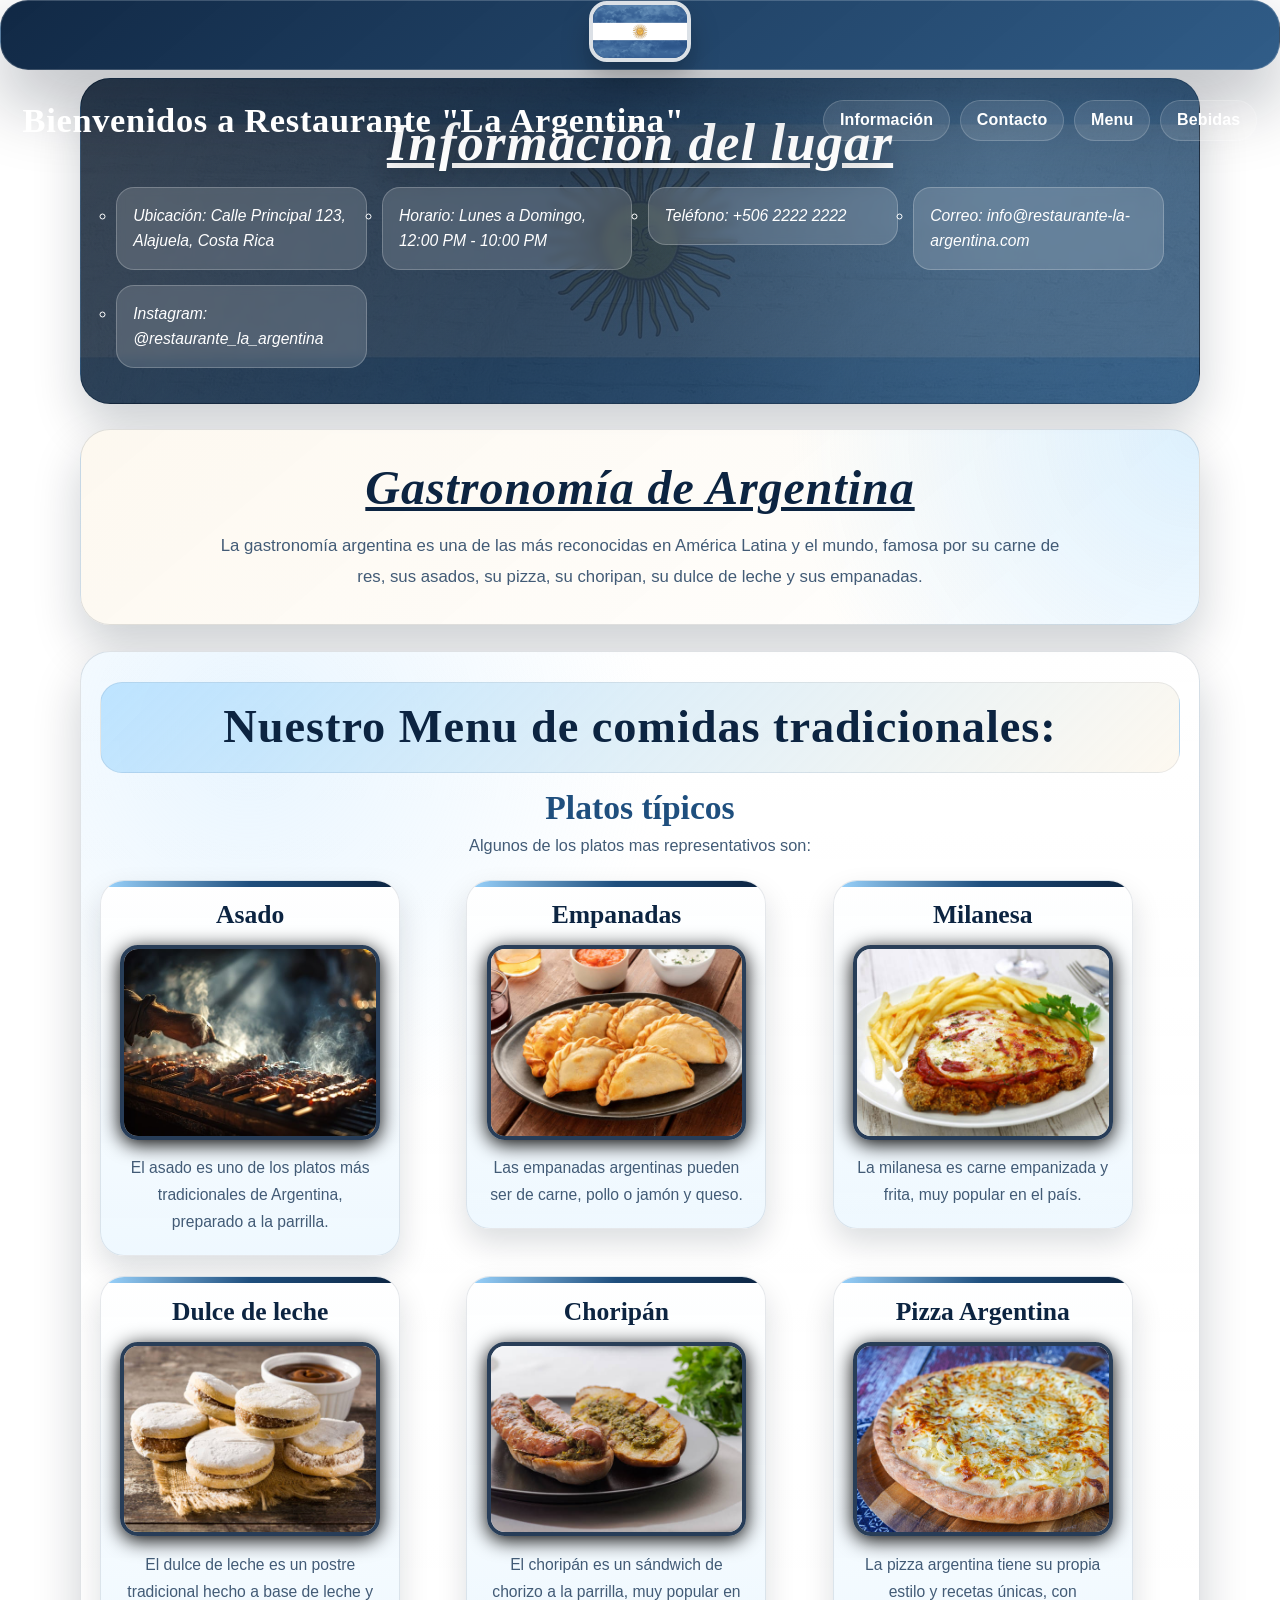
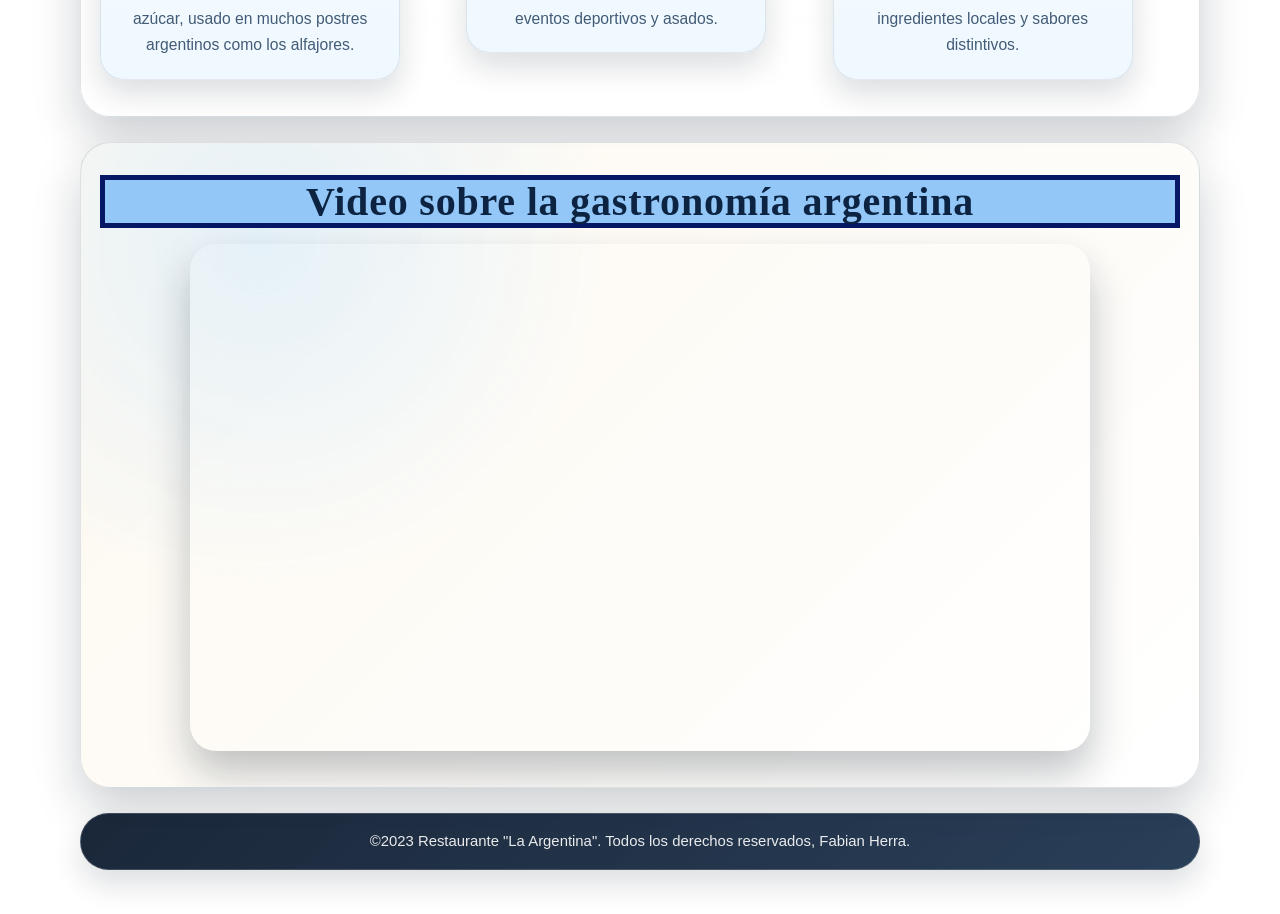
==== index.html @ 6bc64a0f "FINAL" ====
<!doctype html>
<html lang="es">
  <head>
    <meta charset="UTF-8" />
    <meta name="viewport" content="width=device-width, initial-scale=1.0" />
    <title>Restaurante "La Argentina"</title>
    <link rel="stylesheet" href="css/styles.css" />
  </head>

  <body>
    <header class="encabezado">
      <img
        src="images/bandera.jpg"
        class="bandera-izq"
        width="125"
        alt="Bandera de Argentina"
      />
      <nav class="navbar">
        <h1 class="logo">Bienvenidos a Restaurante "La Argentina"</h1>
        <ul class="nav-links">
          <li>
            <a href="pages/informacion.html" target="_blank">Información</a>
          </li>
          <li><a href="pages/contacto.html" target="_blank">Contacto</a></li>
          <li><a href="pages/menu.html" target="_blank">Menu</a></li>
          <li><a href="pages/bebidas.html" target="_blank">Bebidas</a></li>
        </ul>
      </nav>
    </header>

    <div class="infoLugar">
      <h1 id="inf">Información del lugar</h1>

      <ul class="listaINFO">
        <li>Ubicación: Calle Principal 123, Alajuela, Costa Rica</li>
        <li>Horario: Lunes a Domingo, 12:00 PM - 10:00 PM</li>
        <li>Teléfono: +506 2222 2222</li>
        <li>Correo: info@restaurante-la-argentina.com</li>
        <li>Instagram: @restaurante_la_argentina</li>
      </ul>
    </div>

    <div class="contenedor">
      <h1 id="titulo">Gastronomía de Argentina</h1>

      <p id="descripcion">
        La gastronomía argentina es una de las más reconocidas en América Latina
        y el mundo, famosa por su carne de res, sus asados, su pizza, su
        choripan, su dulce de leche y sus empanadas.
      </p>
    </div>

    <!-- SECCION DE MENU-->
    <section class="MENUCOMPLETO">
      <h1 id="menu">Nuestro Menu de comidas tradicionales:</h1>

      <h2 id="platos">Platos típicos</h2>
      <p id="txt">Algunos de los platos mas representativos son:</p>

      <!-- Primera lista de platos típicos -->
      <ul class="PrimeraLista">
        <li>
          <div class="asado">
            <h3 id="CentrarAsado">Asado</h3>
            <img
              id="ASADO"
              src="images/asado.jpg"
              width="300"
              alt="Asado argentino"
            />
            <p id="DescAsado">
              El asado es uno de los platos más tradicionales de Argentina,
              preparado a la parrilla.
            </p>
          </div>
        </li>

        <li>
          <div class="empanadas">
            <h3 id="CentrarEmpanadas">Empanadas</h3>
            <img
              id="EMPANADAS"
              src="images/empanadas.jpg"
              width="300"
              alt="Empanadas argentinas"
            />
            <p id="DescEmpanadas">
              Las empanadas argentinas pueden ser de carne, pollo o jamón y
              queso.
            </p>
          </div>
        </li>

        <li>
          <div class="milanesa">
            <h3 id="CentrarMilanesa">Milanesa</h3>
            <img
              id="MILANESA"
              src="images/milanesa.jpg"
              width="300"
              alt="Milanesa argentina"
            />
            <p id="DescMilanesa">
              La milanesa es carne empanizada y frita, muy popular en el país.
            </p>
          </div>
        </li>
      </ul>

      <!-- Segunda lista de platos típicos -->
      <ul class="SegundaLista">
        <li>
          <div class="dulce-de-leche">
            <h3 id="CentrarDulceDeLeche">Dulce de leche</h3>
            <img
              id="DULCEDELECHE"
              src="images/dulceleche.jpg"
              width="300"
              alt="Dulce de leche"
            />
            <p id="DescDulceDeLeche">
              El dulce de leche es un postre tradicional hecho a base de leche y
              azúcar, usado en muchos postres argentinos como los alfajores.
            </p>
          </div>
        </li>

        <li>
          <div class="choripan">
            <h3 id="CentrarChoripan">Choripán</h3>
            <img
              id="CHORIPAN"
              src="images/choripan.jpg"
              width="300"
              alt="Choripán argentino"
            />
            <p id="DescChoripan">
              El choripán es un sándwich de chorizo a la parrilla, muy popular
              en eventos deportivos y asados.
            </p>
          </div>
        </li>

        <li>
          <div class="pizza-argentina">
            <h3 id="CentrarPizzaArgentina">Pizza Argentina</h3>
            <img
              id="PIZZAARGENTINA"
              src="images/pizza.png"
              width="300"
              alt="Pizza argentina"
            />
            <p id="DescPizzaArgentina">
              La pizza argentina tiene su propia estilo y recetas únicas, con
              ingredientes locales y sabores distintivos.
            </p>
          </div>
        </li>
      </ul>
    </section>

    <div class="video">
      <h2 id="video">Video sobre la gastronomía argentina</h2>

      <iframe
        id="VideoYT"
        width="560"
        height="315"
        src="https://www.youtube.com/embed/KaWtjZZVxgQ?si=9BVJr3vZhFWACMBJ"
        title="YouTube video player"
        frameborder="0"
        allow="
          accelerometer;
          autoplay;
          clipboard-write;
          encrypted-media;
          gyroscope;
          picture-in-picture;
          web-share;
        "
        referrerpolicy="strict-origin-when-cross-origin"
        allowfullscreen
      ></iframe>
    </div>

    <footer id="derechos">
      <p id="tituloDerechos">
        ©2023 Restaurante "La Argentina". Todos los derechos reservados, Fabian
        Herra.
      </p>
    </footer>

    
  </body>
</html>
---- css/styles.css ----
:root {
  --navy-950: #071529;
  --navy-900: #0c2441;
  --navy-700: #1f4f7e;
  --sky-300: #9dd6ff;
  --sky-200: #cde9ff;
  --cream-100: #fdf8ef;
  --white: #ffffff;
  --text-900: #10263f;
  --text-700: #425b76;
  --border-soft: rgba(16, 38, 63, 0.13);
  --card-bg: rgba(255, 255, 255, 0.95);
  --card-bg-soft: rgba(255, 255, 255, 0.88);
  --shadow-deep: 0 30px 70px rgba(6, 18, 33, 0.3);
  --shadow-mid: 0 22px 48px rgba(6, 18, 33, 0.2);
  --shadow-soft: 0 14px 30px rgba(6, 18, 33, 0.14);
}

* {
  box-sizing: border-box;
}

html {
  scroll-behavior: smooth;
}

body {
<<<<<<< HEAD
  margin: 0;
  padding: 1rem 1rem 2.2rem;
  font-family: "Trebuchet MS", "Segoe UI", sans-serif;
  color: var(--text-900);
  background:
    radial-gradient(circle at 8% 8%, rgba(157, 214, 255, 0.2), transparent 32%),
    radial-gradient(circle at 92% 15%, rgba(253, 248, 239, 0.18), transparent 25%),
    linear-gradient(rgba(7, 21, 41, 0.72), rgba(7, 21, 41, 0.6)),
=======
  margin: 0px;
  padding-top: 70px;
  background-image:
    linear-gradient(rgba(0, 0, 0, 0.5), rgba(0, 0, 0, 0.5)),
>>>>>>> 6bff68a3d9dbe9891a8dbf774d6302690168e66e
    url("../images/Fondo.jpg");
  background-size: cover;
  background-position: center;
  background-attachment: fixed;
}

body::before {
  content: "";
  position: fixed;
  inset: 0;
  pointer-events: none;
  z-index: -1;
  background:
    linear-gradient(120deg, rgba(255, 255, 255, 0.02) 0 45%, transparent 45% 55%, rgba(255, 255, 255, 0.02) 55% 100%);
}

.encabezado {
<<<<<<< HEAD
  position: sticky;
  top: 0.75rem;
  width: min(1180px, calc(100% - 1rem));
  margin: 0 auto 1rem;
  z-index: 1000;
  border: 1px solid rgba(255, 255, 255, 0.18);
  border-radius: 28px;
  background: linear-gradient(140deg, rgba(12, 36, 65, 0.98), rgba(31, 79, 126, 0.92));
  box-shadow: var(--shadow-deep);
  backdrop-filter: blur(12px);
  
=======
  background-color: #6194f3;
  height: 70px;
  top: 0;
  left: 0;
  position: fixed;
  width: 100%;
  flex-wrap: wrap;
>>>>>>> 6bff68a3d9dbe9891a8dbf774d6302690168e66e
}

.encabezado::after {
  content: "";
  position: absolute;
<<<<<<< HEAD
  inset: 0;
  border-radius: 28px;
  background: linear-gradient(120deg, rgba(255, 255, 255, 0.14), transparent 42%);
  pointer-events: none;
=======
  top: 0px;
  left: 0px;
}

.infoLugar {
  background-image:
    linear-gradient(rgba(0, 0, 0, 0.5), rgba(0, 0, 0, 0.2)),
    url("../images/banArg.jpg");
  background-size: cover;
  background-position: center;
  padding: 20px;
  border-radius: 20px;
  margin: 20px;
  font-family: Arial, sans-serif;
  font-style: italic;
  color: #ffffff;
  font-size: 17px;
  border: #041649 solid 5px;
}

#inf {
  color: #ffffff;
  font-style: italic;
  font-family: Arial, sans-serif;
  text-align: center;
  text-decoration: underline;
  font-size: 40px;
}

.listaINFO {
  align-items: flex-start;
  display: flex;
  gap: 50px;
  padding: 0;
  justify-content: center;
  flex-wrap: wrap;
}

.listaINFO li {
  list-style: circle;
  background-image: linear-gradient(rgba(0, 0, 0, 0.5));
}

#titulo {
  color: #84c7fa;
  font-style: italic;
  font-family: Arial, sans-serif;
  text-align: center;
  text-decoration: underline;
  margin-top: 10px;
}

#descripcion {
  color: #000000;
  font-family: Arial, sans-serif;
  margin-top: -10px;
  font-size: 20px;
  text-align: center;
}

#platos {
  color: #ffffff;
  font-size: 30px;
  margin-top: 30px;
  font-family: Arial, sans-serif;
  text-align: center;
}

#txt {
  color: #111111;
  font-family: Arial, sans-serif;
  text-align: center;
  font-size: 20px;
}

#video {
  text-align: center;
  color: #03135a;
  border: #061766 solid 5px;
  background-color: #93c7f8;
  margin: 20px;
}

.video {
  display: block;
  text-align: center;
}

#VideoYT {
  border: #84c7fa solid 3px;
  border-radius: 40px;
}

.PrimeraLista {
  list-style: none;
  align-items: flex-start;
  display: flex;
  gap: 50px;
  padding: 0;
  justify-content: center;
  flex-wrap: wrap;
  image-orientation: horizontal;
}

.SegundaLista {
  list-style: none;
  align-items: flex-start;
  display: flex;
  gap: 50px;
  padding: 0;
  justify-content: center;
  flex-wrap: wrap;
  image-orientation: horizontal;
}

.PrimeraLista li,
.SegundaLista li {
  width: 300px;
  max-width: 100%;
  text-align: center;
}

.PrimeraLista img,
.SegundaLista img {
  display: block;
  width: 300px;
  margin: 0 auto;
}

#msj {
  color: white;
  font-size: 30px;
  text-align: center;
  margin-top: 10px;
}

#ASADO,
#EMPANADAS,
#MILANESA,
#DULCEDELECHE,
#CHORIPAN,
#PIZZAARGENTINA {
  border: solid 1.5px #041649;
  font-family: Arial, sans-serif;
  box-shadow: 0px 4px 20px rgba(0, 0, 0.3);
}

.contenedor {
  padding: 20px;
  border-radius: 10px;
  margin: 20px;

  color: #03135a;
  border: #061766 solid 5px;
  background-color: #70b7fa88;
}

#menu {
  text-align: center;
  color: #03135a;
  border: #061766 solid 5px;
  background-color: #93c7f8;
  margin: 20px;
}

.MENUCOMPLETO {
  background-color: rgba(101, 153, 211, 0.5);
  padding: 20px;
  border-radius: 20px;
  margin: 20px;
}

#derechos {
  text-align: center;
  background-color: #0e2155;
  padding: 10px;
  margin-top: 20px;
}

#telefono {
  color: #041649;
  font-family: Cambria, Cochin, Georgia, Times, "Times New Roman", serif;
  font-size: 24px;
  margin-top: 20px;
>>>>>>> 6bff68a3d9dbe9891a8dbf774d6302690168e66e
}

.navbar {
  position: relative;
  min-height: 84px;
  padding: 1rem 1.35rem;
  display: flex;
  align-items: center;
  justify-content: space-between;
  gap: 1rem;
  flex-wrap: wrap;
}

.logo {
  margin: 0;
  max-width: 700px;
  color: var(--white);
  font-family: Georgia, "Times New Roman", serif;
  font-size: clamp(1.3rem, 2.8vw, 2.15rem);
  line-height: 1.12;
  letter-spacing: 0.02em;
  text-wrap: balance;
}

.nav-links {
  margin: 0;
  padding: 0;
  list-style: none;
  display: flex;
  align-items: center;
  gap: 0.6rem;
  flex-wrap: wrap;
}

.nav-links a {
  display: inline-flex;
  align-items: center;
  justify-content: center;
  padding: 0.66rem 1rem;
  border-radius: 999px;
  border: 1px solid rgba(255, 255, 255, 0.18);
  background: rgba(255, 255, 255, 0.1);
  color: var(--white);
  text-decoration: none;
  font-weight: 700;
  letter-spacing: 0.01em;
  transition:
    transform 0.2s ease,
    border-color 0.2s ease,
    background-color 0.2s ease,
    box-shadow 0.2s ease;
}

.nav-links a:hover,
.nav-links a:focus-visible {
  transform: translateY(-2px);
  border-color: rgba(255, 255, 255, 0.34);
  background: rgba(255, 255, 255, 0.2);
  box-shadow: 0 10px 18px rgba(0, 0, 0, 0.16);
  outline: none;
}

.bandera-izq {
  position: static;
  display: block;
  width: clamp(82px, 8vw, 114px);
  height: auto;
  margin: 0 auto 1rem;
  border: 4px solid rgba(255, 255, 255, 0.84);
  border-radius: 18px;
  box-shadow: 0 16px 28px rgba(0, 0, 0, 0.25);
}

.infoLugar,
.contenedor,
.MENUCOMPLETO,
.video,
#derechos {
  width: min(1120px, 100%);
  margin: 0 auto 1.6rem;
  border-radius: 30px;
  border: 1px solid var(--border-soft);
  box-shadow: var(--shadow-mid);
  overflow: hidden;
  animation: rise 0.65s ease both;
}

.infoLugar {
  position: relative;
  padding: 2.2rem;
  color: var(--white);
  background:
    linear-gradient(135deg, rgba(6, 22, 42, 0.86), rgba(31, 79, 126, 0.72)),
    url("../images/banArg.jpg");
  background-size: cover;
  background-position: center;
}

.infoLugar::before {
  content: "";
  position: absolute;
  inset: 0;
  pointer-events: none;
  background:
    linear-gradient(115deg, rgba(255, 255, 255, 0.1), transparent 42%),
    radial-gradient(circle at 82% 24%, rgba(157, 214, 255, 0.18), transparent 40%);
}

#inf,
#titulo,
#menu,
#video {
  margin: 0 0 1rem;
  text-align: center;
  font-family: Georgia, "Times New Roman", serif;
  line-height: 1.08;
  letter-spacing: 0.02em;
}

#inf {
  position: relative;
  font-size: clamp(2rem, 4.7vw, 3.3rem);
  color: var(--white);
  text-shadow: 0 10px 24px rgba(0, 0, 0, 0.28);
}

.listaINFO {
  position: relative;
  margin: 0;
  padding: 0;
  list-style: none;
  display: grid;
  grid-template-columns: repeat(auto-fit, minmax(220px, 1fr));
  gap: 0.95rem;
}

.listaINFO li {
  padding: 0.95rem 1rem;
  border: 1px solid rgba(255, 255, 255, 0.22);
  border-radius: 18px;
  background: rgba(255, 255, 255, 0.15);
  backdrop-filter: blur(4px);
  font-size: 0.98rem;
  line-height: 1.6;
}

.contenedor {
  padding: 2rem 2.2rem;
  background:
    radial-gradient(circle at right top, rgba(157, 214, 255, 0.35), transparent 36%),
    linear-gradient(140deg, rgba(253, 248, 239, 0.96), rgba(255, 255, 255, 0.93));
}

#titulo {
  color: var(--navy-900);
  font-size: clamp(1.9rem, 4vw, 3rem);
}

#descripcion {
  max-width: 860px;
  margin: 0 auto;
  color: var(--text-700);
  text-align: center;
  font-size: 1.05rem;
  line-height: 1.85;
}

.MENUCOMPLETO {
  padding: 1.9rem 1.2rem 1rem;
  background:
    radial-gradient(circle at 15% 8%, rgba(205, 233, 255, 0.44), transparent 30%),
    linear-gradient(180deg, var(--card-bg), var(--card-bg-soft));
}

#menu {
  margin-bottom: 1rem;
  padding: 1.2rem 1.15rem;
  border-radius: 22px;
  color: var(--navy-900);
  font-size: clamp(1.85rem, 4vw, 2.9rem);
  background: linear-gradient(135deg, rgba(157, 214, 255, 0.62), rgba(253, 248, 239, 0.92));
  border: 1px solid rgba(12, 36, 65, 0.08);
}

#platos {
  margin: 0;
  text-align: center;
  font-family: Georgia, "Times New Roman", serif;
  font-size: clamp(1.45rem, 3vw, 2.1rem);
  color: var(--navy-700);
}

#txt {
  margin: 0.6rem 0 1.55rem;
  text-align: center;
  color: var(--text-700);
  font-size: 1.02rem;
}

.PrimeraLista,
.SegundaLista {
  margin: 0 0 1.25rem;
  padding: 0;
  list-style: none;
  display: grid;
  grid-template-columns: repeat(auto-fit, minmax(250px, 1fr));
  gap: 1.2rem;
}

.PrimeraLista li,
.SegundaLista li {
  min-width: 0;
}

.asado,
.empanadas,
.milanesa,
.dulce-de-leche,
.choripan,
.pizza-argentina {
  position: relative;
  height: 100%;
  padding: 1.2rem;
  border-radius: 24px;
  border: 1px solid rgba(12, 36, 65, 0.1);
  background:
    linear-gradient(180deg, rgba(255, 255, 255, 0.98), rgba(238, 248, 255, 0.96));
  box-shadow: var(--shadow-soft);
  overflow: hidden;
  transition:
    transform 0.24s ease,
    box-shadow 0.24s ease,
    border-color 0.24s ease;
}

.asado::before,
.empanadas::before,
.milanesa::before,
.dulce-de-leche::before,
.choripan::before,
.pizza-argentina::before {
  content: "";
  position: absolute;
  inset: 0 0 auto 0;
  height: 6px;
  background: linear-gradient(90deg, #9dd6ff, #1f4f7e, #0c2441);
}

.asado:hover,
.empanadas:hover,
.milanesa:hover,
.dulce-de-leche:hover,
.choripan:hover,
.pizza-argentina:hover {
  transform: translateY(-7px);
  border-color: rgba(31, 79, 126, 0.24);
  box-shadow: 0 26px 42px rgba(6, 18, 33, 0.22);
}

#CentrarAsado,
#CentrarEmpanadas,
#CentrarMilanesa,
#CentrarDulceDeLeche,
#CentrarChoripan,
#CentrarPizzaArgentina {
  margin: 0 0 0.9rem;
  text-align: center;
  color: var(--navy-900);
  font-family: Georgia, "Times New Roman", serif;
  font-size: 1.6rem;
  line-height: 1.2;
}

.PrimeraLista img,
.SegundaLista img {
  display: block;
  width: 100%;
  max-width: 330px;
  aspect-ratio: 4 / 3;
  object-fit: cover;
  margin: 0 auto 0.95rem;
  border-radius: 18px;
  box-shadow: 0 14px 24px rgba(0, 0, 0, 0.16);
}

#ASADO,
#EMPANADAS,
#MILANESA,
#DULCEDELECHE,
#CHORIPAN,
#PIZZAARGENTINA {
  border: 4px solid rgba(12, 36, 65, 0.88);
}

#DescAsado,
#DescEmpanadas,
#DescMilanesa,
#DescDulceDeLeche,
#DescChoripan,
#DescPizzaArgentina {
  margin: 0;
  text-align: center;
  color: var(--text-700);
  font-size: 0.98rem;
  line-height: 1.72;
}

.video {
  padding: 2rem 1.2rem;
  text-align: center;
  background:
    radial-gradient(circle at 16% 15%, rgba(205, 233, 255, 0.5), transparent 32%),
    linear-gradient(135deg, rgba(253, 248, 239, 0.95), rgba(255, 255, 255, 0.94));
}

#video {
  color: var(--navy-900);
  font-size: clamp(1.7rem, 3.8vw, 2.5rem);
}

#VideoYT {
  width: min(100%, 900px);
  aspect-ratio: 16 / 9;
  height: auto;
  border: none;
  border-radius: 26px;
  box-shadow: 0 22px 40px rgba(6, 18, 33, 0.25);
}

#derechos {
  margin-bottom: 0;
  padding: 1rem 1.2rem;
  border: 1px solid rgba(255, 255, 255, 0.16);
  background: linear-gradient(135deg, rgba(7, 21, 41, 0.92), rgba(12, 36, 65, 0.88));
  box-shadow: var(--shadow-soft);
}

#tituloDerechos {
  margin: 0;
  color: rgba(255, 255, 255, 0.9);
  text-align: center;
  font-size: 0.93rem;
  line-height: 1.55;
}

img {
  max-width: 100%;
  height: auto;
}

p {
  font-family: "Trebuchet MS", "Segoe UI", sans-serif;
}

#telefono,
#msj {
  text-align: center;
  color: var(--navy-900);
}

.infoLugar {
  animation-delay: 0.08s;
}

.contenedor {
  animation-delay: 0.16s;
}

.MENUCOMPLETO {
  animation-delay: 0.24s;
}

.video {
  animation-delay: 0.32s;
}

@keyframes rise {
  from {
    opacity: 0;
    transform: translateY(18px);
  }

  to {
    opacity: 1;
    transform: translateY(0);
  }
}

@media (max-width: 980px) {
  body {
    padding-top: 0.9rem;
    background-attachment: scroll;
  }

  .encabezado {
    top: 0.55rem;
  }

  .navbar {
    justify-content: center;
    text-align: center;
  }

  .logo {
    max-width: 100%;
  }

  .bandera-izq {
    width: 84px;
  }
}

@media (max-width: 680px) {
  body {
    padding: 0.85rem 0.75rem 1.3rem;
  }

  .encabezado {
    width: calc(100% - 0.8rem);
    border-radius: 22px;
  }

  .navbar {
    min-height: 76px;
    padding: 0.9rem;
    gap: 0.8rem;
  }

  .nav-links {
    width: 100%;
    justify-content: center;
  }

  .nav-links li {
    flex: 1 1 160px;
  }

  .nav-links a {
    width: 100%;
  }

  .infoLugar,
  .contenedor,
  .MENUCOMPLETO,
  .video,
  #derechos {
    border-radius: 22px;
  }

  .infoLugar,
  .contenedor,
  .video {
    padding: 1.35rem;
  }

  .MENUCOMPLETO {
    padding: 1.35rem 0.9rem 0.45rem;
  }

  #menu {
    padding: 1rem;
  }

  .asado,
  .empanadas,
  .milanesa,
  .dulce-de-leche,
  .choripan,
  .pizza-argentina {
    padding: 1rem;
    border-radius: 20px;
  }

  #VideoYT {
    border-radius: 18px;
  }
}
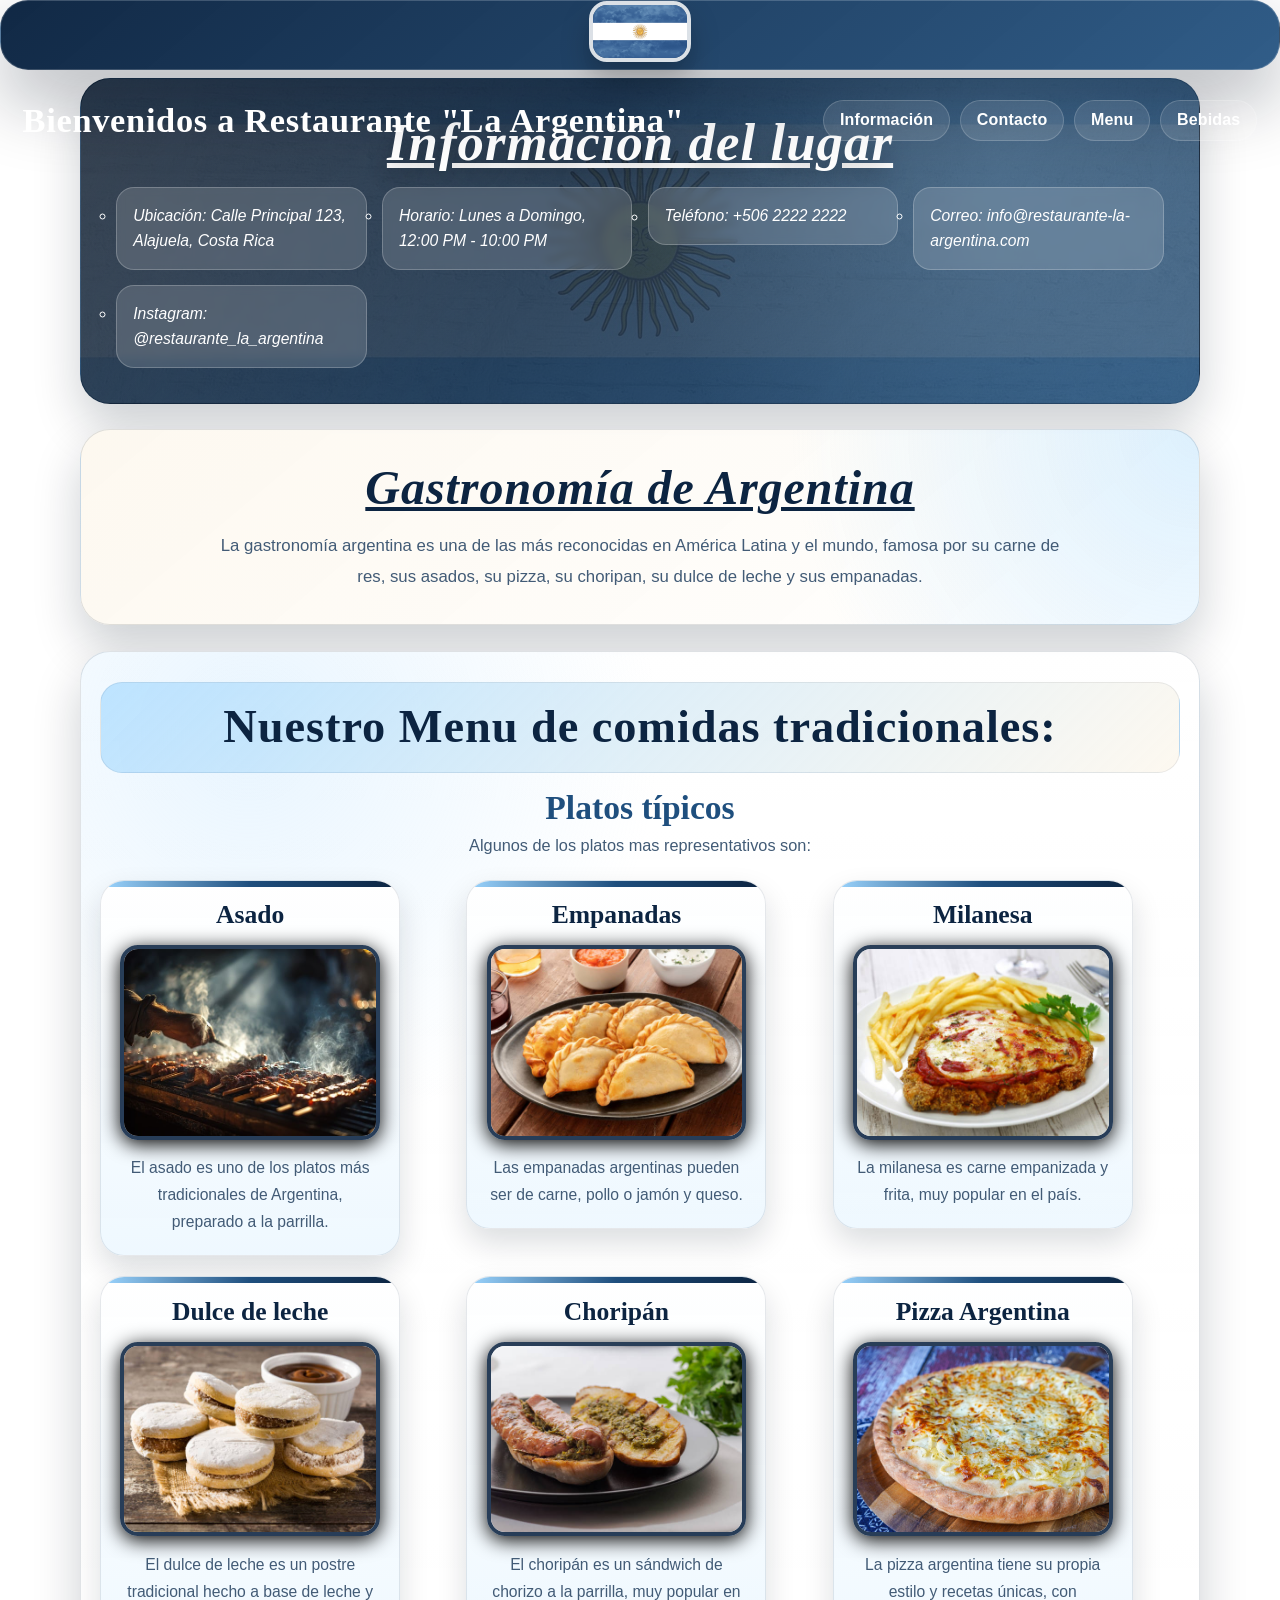
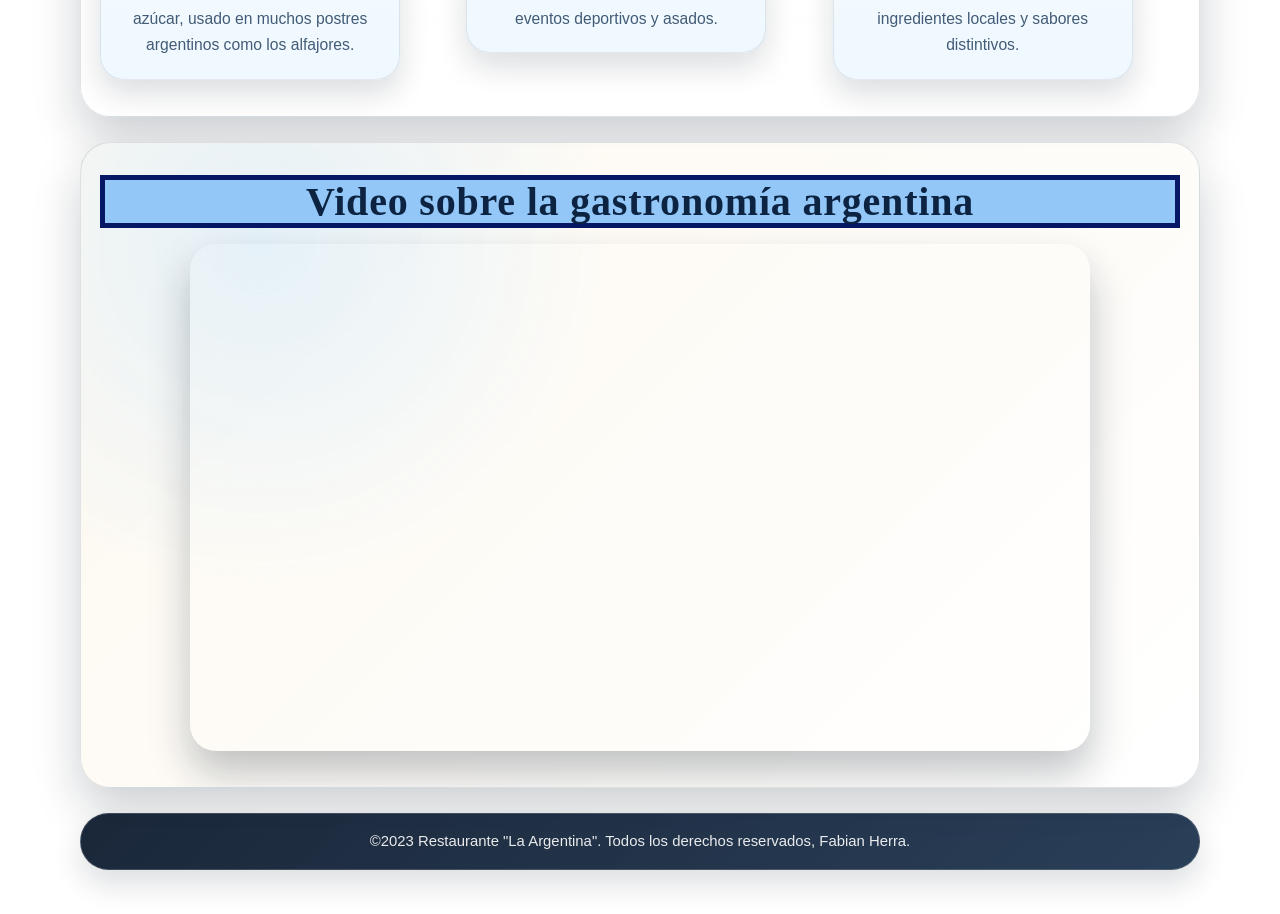
==== commit 5af56d8f: "FINAL PROJECT" ====
--- a/index.html
+++ b/index.html
@@ -189,7 +189,5 @@
         Herra.
       </p>
     </footer>
-
-    
   </body>
 </html>
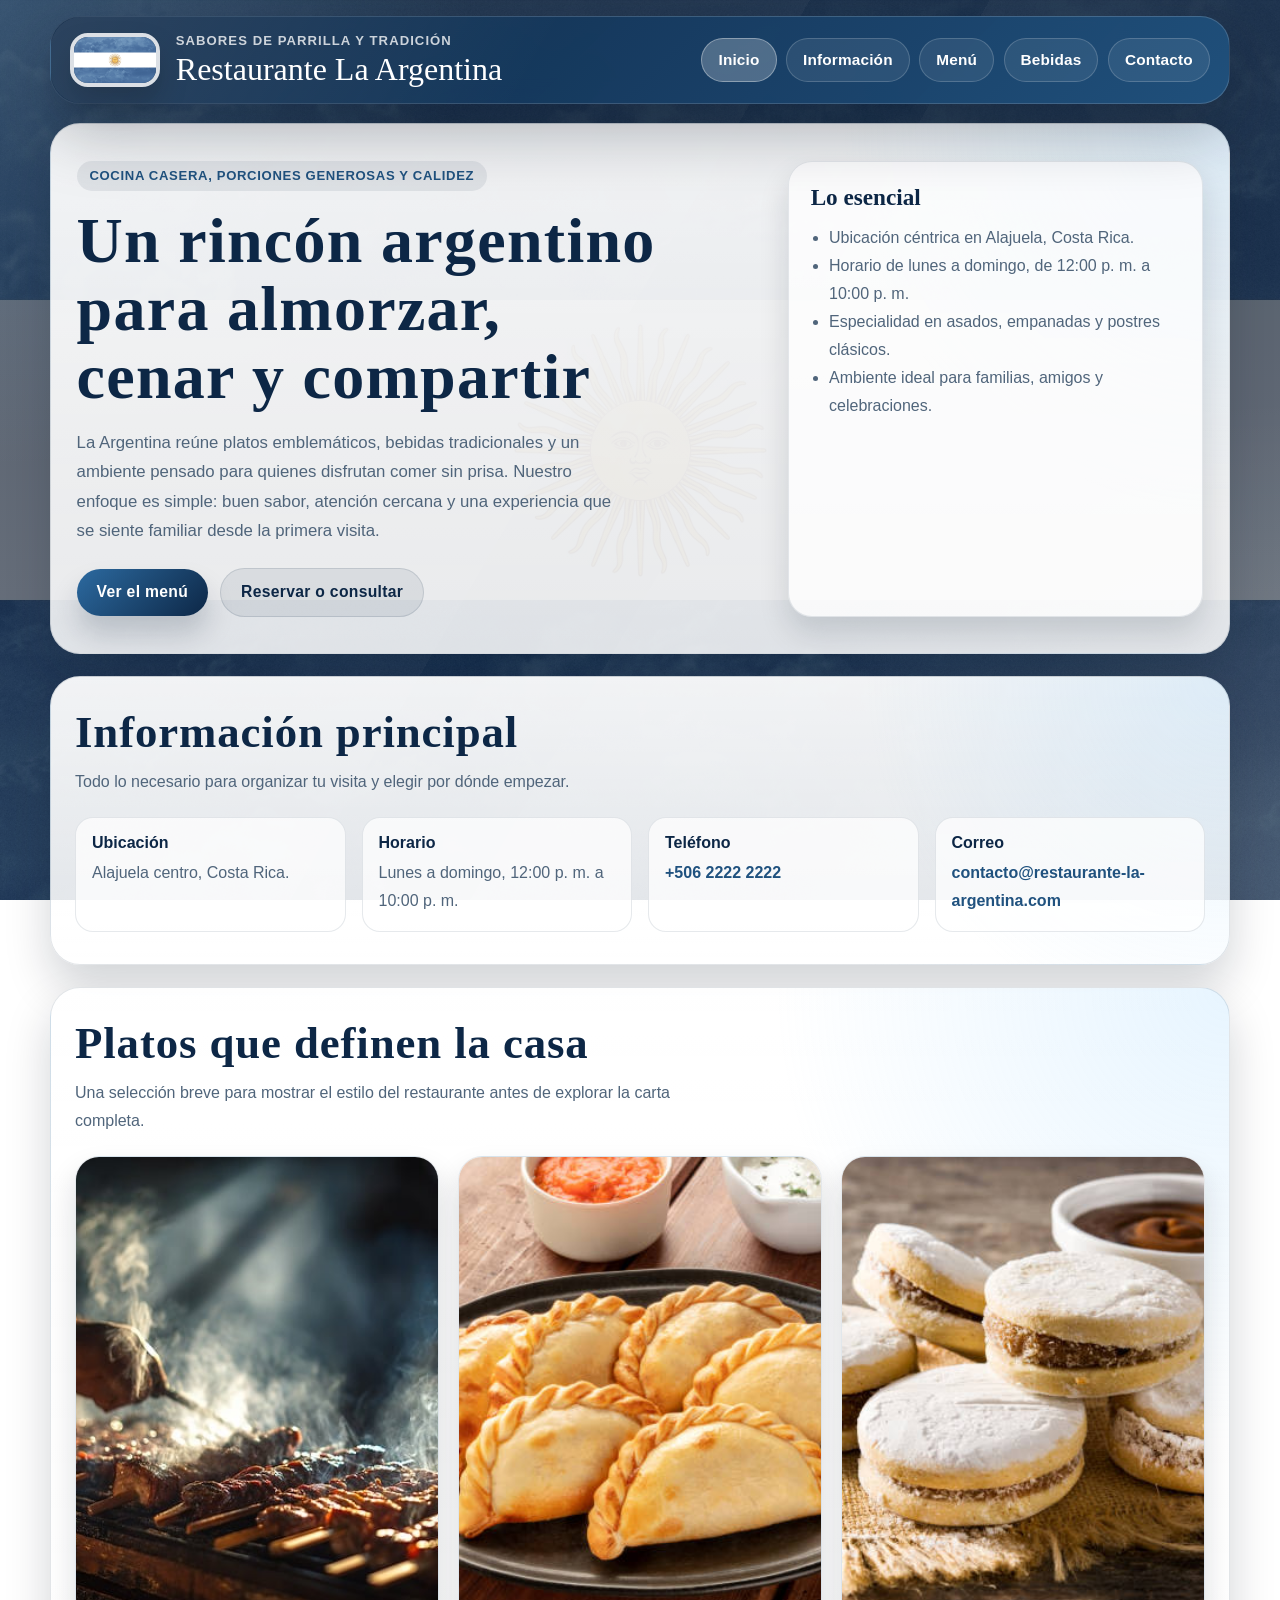
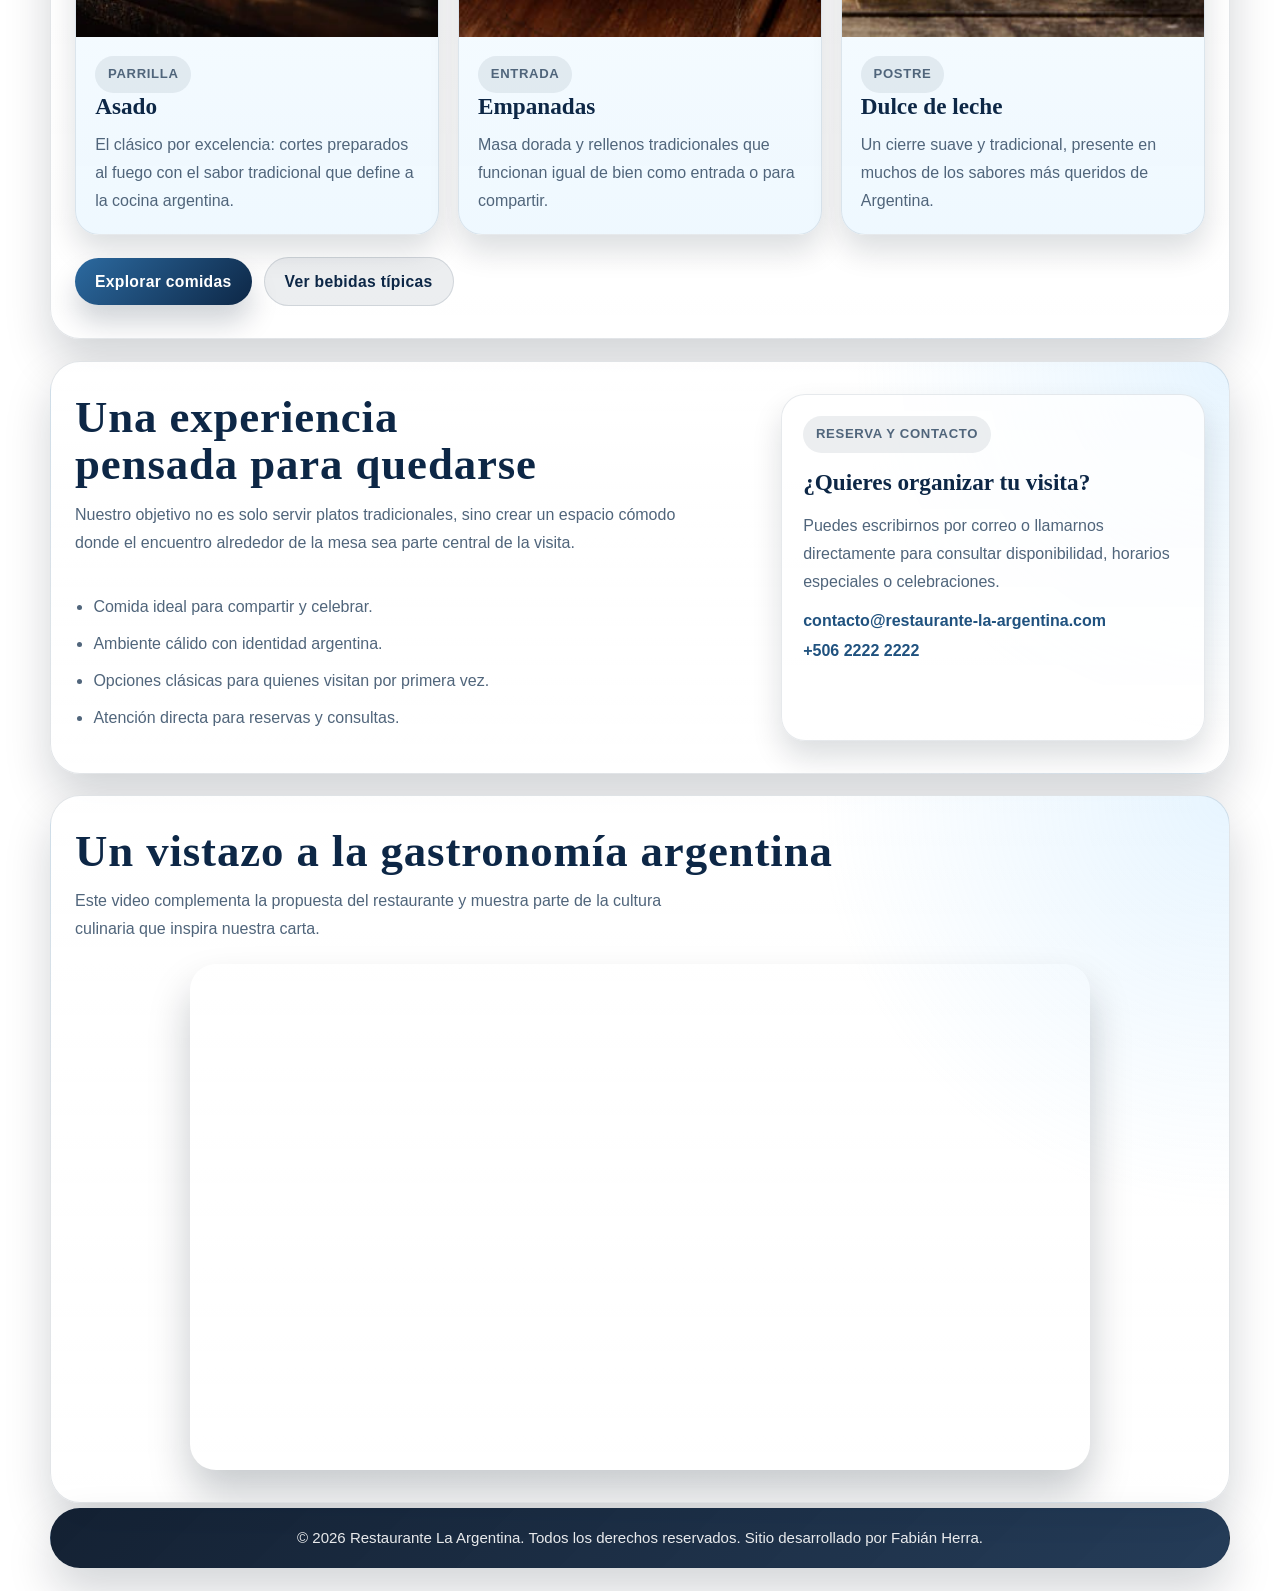
==== commit a469543d: "FINAL PAGE" ====
--- a/index.html
+++ b/index.html
@@ -3,191 +3,254 @@
   <head>
     <meta charset="UTF-8" />
     <meta name="viewport" content="width=device-width, initial-scale=1.0" />
-    <title>Restaurante "La Argentina"</title>
+    <meta
+      name="description"
+      content="Restaurante La Argentina en Alajuela: asados, empanadas, vinos y cocina tradicional argentina en un ambiente familiar."
+    />
+    <title>Restaurante La Argentina | Cocina argentina en Alajuela</title>
     <link rel="stylesheet" href="css/styles.css" />
   </head>
-
-  <body>
-    <header class="encabezado">
-      <img
-        src="images/bandera.jpg"
-        class="bandera-izq"
-        width="125"
-        alt="Bandera de Argentina"
-      />
-      <nav class="navbar">
-        <h1 class="logo">Bienvenidos a Restaurante "La Argentina"</h1>
-        <ul class="nav-links">
-          <li>
-            <a href="pages/informacion.html" target="_blank">Información</a>
-          </li>
-          <li><a href="pages/contacto.html" target="_blank">Contacto</a></li>
-          <li><a href="pages/menu.html" target="_blank">Menu</a></li>
-          <li><a href="pages/bebidas.html" target="_blank">Bebidas</a></li>
-        </ul>
-      </nav>
-    </header>
-
-    <div class="infoLugar">
-      <h1 id="inf">Información del lugar</h1>
-
-      <ul class="listaINFO">
-        <li>Ubicación: Calle Principal 123, Alajuela, Costa Rica</li>
-        <li>Horario: Lunes a Domingo, 12:00 PM - 10:00 PM</li>
-        <li>Teléfono: +506 2222 2222</li>
-        <li>Correo: info@restaurante-la-argentina.com</li>
-        <li>Instagram: @restaurante_la_argentina</li>
-      </ul>
+  <body class="home-page">
+    <a class="skip-link" href="#contenido">Saltar al contenido</a>
+
+    <div class="site-shell">
+      <header class="site-header">
+        <div class="site-header-inner">
+          <div class="brand">
+            <img
+              class="brand-flag"
+              src="images/bandera.jpg"
+              alt="Bandera de Argentina"
+              width="96"
+              height="96"
+            />
+            <div class="brand-copy">
+              <p class="brand-kicker">Sabores de parrilla y tradición</p>
+              <p class="brand-title">Restaurante La Argentina</p>
+            </div>
+          </div>
+
+          <nav class="site-nav" aria-label="Principal">
+            <a href="index.html" aria-current="page">Inicio</a>
+            <a href="pages/informacion.html">Información</a>
+            <a href="pages/menu.html">Menú</a>
+            <a href="pages/bebidas.html">Bebidas</a>
+            <a href="pages/contacto.html">Contacto</a>
+          </nav>
+        </div>
+      </header>
+
+      <main id="contenido" class="page-main">
+        <section class="hero" aria-labelledby="inicio-titulo">
+          <div class="hero-copy">
+            <p class="hero-badge">Cocina casera, porciones generosas y calidez</p>
+            <h1 id="inicio-titulo" class="hero-title">
+              Un rincón argentino para almorzar, cenar y compartir
+            </h1>
+            <p class="hero-text">
+              La Argentina reúne platos emblemáticos, bebidas tradicionales y un
+              ambiente pensado para quienes disfrutan comer sin prisa. Nuestro
+              enfoque es simple: buen sabor, atención cercana y una experiencia
+              que se siente familiar desde la primera visita.
+            </p>
+
+            <div class="cta-group">
+              <a class="button" href="pages/menu.html">Ver el menú</a>
+              <a class="button button-secondary" href="pages/contacto.html"
+                >Reservar o consultar</a
+              >
+            </div>
+          </div>
+
+          <aside class="hero-card" aria-label="Datos destacados">
+            <h2>Lo esencial</h2>
+            <ul class="hero-list">
+              <li>Ubicación céntrica en Alajuela, Costa Rica.</li>
+              <li>Horario de lunes a domingo, de 12:00 p. m. a 10:00 p. m.</li>
+              <li>Especialidad en asados, empanadas y postres clásicos.</li>
+              <li>Ambiente ideal para familias, amigos y celebraciones.</li>
+            </ul>
+          </aside>
+        </section>
+
+        <section class="panel" aria-labelledby="datos-principales">
+          <div class="section-heading">
+            <h2 id="datos-principales" class="section-title">
+              Información principal
+            </h2>
+            <p class="section-copy">
+              Todo lo necesario para organizar tu visita y elegir por dónde
+              empezar.
+            </p>
+          </div>
+
+          <div class="info-grid">
+            <article class="info-item">
+              <h3>Ubicación</h3>
+              <p>Alajuela centro, Costa Rica.</p>
+            </article>
+            <article class="info-item">
+              <h3>Horario</h3>
+              <p>Lunes a domingo, 12:00 p. m. a 10:00 p. m.</p>
+            </article>
+            <article class="info-item">
+              <h3>Teléfono</h3>
+              <p><a href="tel:+50622222222">+506 2222 2222</a></p>
+            </article>
+            <article class="info-item">
+              <h3>Correo</h3>
+              <p>
+                <a href="mailto:contacto@restaurante-la-argentina.com"
+                  >contacto@restaurante-la-argentina.com</a
+                >
+              </p>
+            </article>
+          </div>
+        </section>
+
+        <section class="panel" aria-labelledby="destacados">
+          <div class="section-heading">
+            <h2 id="destacados" class="section-title">
+              Platos que definen la casa
+            </h2>
+            <p class="section-copy">
+              Una selección breve para mostrar el estilo del restaurante antes de
+              explorar la carta completa.
+            </p>
+          </div>
+
+          <div class="grid-cards">
+            <article class="dish-card">
+              <img
+                class="card-media"
+                src="images/asado.jpg"
+                alt="Asado argentino a la parrilla"
+                loading="lazy"
+                width="640"
+                height="480"
+              />
+              <div class="card-content">
+                <p class="eyebrow">Parrilla</p>
+                <h3>Asado</h3>
+                <p>
+                  El clásico por excelencia: cortes preparados al fuego con el
+                  sabor tradicional que define a la cocina argentina.
+                </p>
+              </div>
+            </article>
+
+            <article class="dish-card">
+              <img
+                class="card-media"
+                src="images/empanadas.jpg"
+                alt="Empanadas argentinas recién hechas"
+                loading="lazy"
+                width="640"
+                height="480"
+              />
+              <div class="card-content">
+                <p class="eyebrow">Entrada</p>
+                <h3>Empanadas</h3>
+                <p>
+                  Masa dorada y rellenos tradicionales que funcionan igual de
+                  bien como entrada o para compartir.
+                </p>
+              </div>
+            </article>
+
+            <article class="dish-card">
+              <img
+                class="card-media"
+                src="images/dulceleche.jpg"
+                alt="Postre con dulce de leche"
+                loading="lazy"
+                width="640"
+                height="480"
+              />
+              <div class="card-content">
+                <p class="eyebrow">Postre</p>
+                <h3>Dulce de leche</h3>
+                <p>
+                  Un cierre suave y tradicional, presente en muchos de los
+                  sabores más queridos de Argentina.
+                </p>
+              </div>
+            </article>
+          </div>
+
+          <div class="cta-group">
+            <a class="button" href="pages/menu.html">Explorar comidas</a>
+            <a class="button button-secondary" href="pages/bebidas.html"
+              >Ver bebidas típicas</a
+            >
+          </div>
+        </section>
+
+        <section class="panel split-panel" aria-labelledby="experiencia">
+          <div class="story-block">
+            <div class="section-heading">
+              <h2 id="experiencia" class="section-title">
+                Una experiencia pensada para quedarse
+              </h2>
+              <p class="section-copy">
+                Nuestro objetivo no es solo servir platos tradicionales, sino
+                crear un espacio cómodo donde el encuentro alrededor de la mesa
+                sea parte central de la visita.
+              </p>
+            </div>
+
+            <ul class="check-list">
+              <li>Comida ideal para compartir y celebrar.</li>
+              <li>Ambiente cálido con identidad argentina.</li>
+              <li>Opciones clásicas para quienes visitan por primera vez.</li>
+              <li>Atención directa para reservas y consultas.</li>
+            </ul>
+          </div>
+
+          <aside class="note-card" aria-label="Contacto rápido">
+            <p class="eyebrow">Reserva y contacto</p>
+            <h3>¿Quieres organizar tu visita?</h3>
+            <p>
+              Puedes escribirnos por correo o llamarnos directamente para
+              consultar disponibilidad, horarios especiales o celebraciones.
+            </p>
+            <div class="stack-links">
+              <a class="top-link" href="mailto:contacto@restaurante-la-argentina.com"
+                >contacto@restaurante-la-argentina.com</a
+              >
+              <a class="top-link" href="tel:+50622222222">+506 2222 2222</a>
+            </div>
+          </aside>
+        </section>
+
+        <section class="panel video" aria-labelledby="video-gastronomia">
+          <div class="section-heading">
+            <h2 id="video-gastronomia" class="section-title">
+              Un vistazo a la gastronomía argentina
+            </h2>
+            <p class="section-copy">
+              Este video complementa la propuesta del restaurante y muestra parte
+              de la cultura culinaria que inspira nuestra carta.
+            </p>
+          </div>
+
+          <iframe
+            class="media-embed"
+            src="https://www.youtube.com/embed/KaWtjZZVxgQ?si=9BVJr3vZhFWACMBJ"
+            title="Video sobre gastronomía argentina"
+            allow="accelerometer; autoplay; clipboard-write; encrypted-media; gyroscope; picture-in-picture; web-share"
+            referrerpolicy="strict-origin-when-cross-origin"
+            allowfullscreen
+          ></iframe>
+        </section>
+      </main>
+
+      <footer class="site-footer">
+        <p>
+          &copy; 2026 Restaurante La Argentina. Todos los derechos reservados.
+          Sitio desarrollado por Fabián Herra.
+        </p>
+      </footer>
     </div>
-
-    <div class="contenedor">
-      <h1 id="titulo">Gastronomía de Argentina</h1>
-
-      <p id="descripcion">
-        La gastronomía argentina es una de las más reconocidas en América Latina
-        y el mundo, famosa por su carne de res, sus asados, su pizza, su
-        choripan, su dulce de leche y sus empanadas.
-      </p>
-    </div>
-
-    <!-- SECCION DE MENU-->
-    <section class="MENUCOMPLETO">
-      <h1 id="menu">Nuestro Menu de comidas tradicionales:</h1>
-
-      <h2 id="platos">Platos típicos</h2>
-      <p id="txt">Algunos de los platos mas representativos son:</p>
-
-      <!-- Primera lista de platos típicos -->
-      <ul class="PrimeraLista">
-        <li>
-          <div class="asado">
-            <h3 id="CentrarAsado">Asado</h3>
-            <img
-              id="ASADO"
-              src="images/asado.jpg"
-              width="300"
-              alt="Asado argentino"
-            />
-            <p id="DescAsado">
-              El asado es uno de los platos más tradicionales de Argentina,
-              preparado a la parrilla.
-            </p>
-          </div>
-        </li>
-
-        <li>
-          <div class="empanadas">
-            <h3 id="CentrarEmpanadas">Empanadas</h3>
-            <img
-              id="EMPANADAS"
-              src="images/empanadas.jpg"
-              width="300"
-              alt="Empanadas argentinas"
-            />
-            <p id="DescEmpanadas">
-              Las empanadas argentinas pueden ser de carne, pollo o jamón y
-              queso.
-            </p>
-          </div>
-        </li>
-
-        <li>
-          <div class="milanesa">
-            <h3 id="CentrarMilanesa">Milanesa</h3>
-            <img
-              id="MILANESA"
-              src="images/milanesa.jpg"
-              width="300"
-              alt="Milanesa argentina"
-            />
-            <p id="DescMilanesa">
-              La milanesa es carne empanizada y frita, muy popular en el país.
-            </p>
-          </div>
-        </li>
-      </ul>
-
-      <!-- Segunda lista de platos típicos -->
-      <ul class="SegundaLista">
-        <li>
-          <div class="dulce-de-leche">
-            <h3 id="CentrarDulceDeLeche">Dulce de leche</h3>
-            <img
-              id="DULCEDELECHE"
-              src="images/dulceleche.jpg"
-              width="300"
-              alt="Dulce de leche"
-            />
-            <p id="DescDulceDeLeche">
-              El dulce de leche es un postre tradicional hecho a base de leche y
-              azúcar, usado en muchos postres argentinos como los alfajores.
-            </p>
-          </div>
-        </li>
-
-        <li>
-          <div class="choripan">
-            <h3 id="CentrarChoripan">Choripán</h3>
-            <img
-              id="CHORIPAN"
-              src="images/choripan.jpg"
-              width="300"
-              alt="Choripán argentino"
-            />
-            <p id="DescChoripan">
-              El choripán es un sándwich de chorizo a la parrilla, muy popular
-              en eventos deportivos y asados.
-            </p>
-          </div>
-        </li>
-
-        <li>
-          <div class="pizza-argentina">
-            <h3 id="CentrarPizzaArgentina">Pizza Argentina</h3>
-            <img
-              id="PIZZAARGENTINA"
-              src="images/pizza.png"
-              width="300"
-              alt="Pizza argentina"
-            />
-            <p id="DescPizzaArgentina">
-              La pizza argentina tiene su propia estilo y recetas únicas, con
-              ingredientes locales y sabores distintivos.
-            </p>
-          </div>
-        </li>
-      </ul>
-    </section>
-
-    <div class="video">
-      <h2 id="video">Video sobre la gastronomía argentina</h2>
-
-      <iframe
-        id="VideoYT"
-        width="560"
-        height="315"
-        src="https://www.youtube.com/embed/KaWtjZZVxgQ?si=9BVJr3vZhFWACMBJ"
-        title="YouTube video player"
-        frameborder="0"
-        allow="
-          accelerometer;
-          autoplay;
-          clipboard-write;
-          encrypted-media;
-          gyroscope;
-          picture-in-picture;
-          web-share;
-        "
-        referrerpolicy="strict-origin-when-cross-origin"
-        allowfullscreen
-      ></iframe>
-    </div>
-
-    <footer id="derechos">
-      <p id="tituloDerechos">
-        ©2023 Restaurante "La Argentina". Todos los derechos reservados, Fabian
-        Herra.
-      </p>
-    </footer>
   </body>
 </html>
--- a/css/styles.css
+++ b/css/styles.css
@@ -1,19 +1,25 @@
 :root {
-  --navy-950: #071529;
-  --navy-900: #0c2441;
-  --navy-700: #1f4f7e;
-  --sky-300: #9dd6ff;
-  --sky-200: #cde9ff;
-  --cream-100: #fdf8ef;
+  --font-display: "Palatino Linotype", "Book Antiqua", Palatino, serif;
+  --font-body: "Trebuchet MS", "Lucida Sans Unicode", sans-serif;
+  --navy-950: #071528;
+  --navy-900: #0d2746;
+  --navy-700: #20527f;
+  --sky-300: #9cd5ff;
+  --sky-200: #d7efff;
+  --cream-100: #fdf7ee;
   --white: #ffffff;
-  --text-900: #10263f;
-  --text-700: #425b76;
-  --border-soft: rgba(16, 38, 63, 0.13);
-  --card-bg: rgba(255, 255, 255, 0.95);
-  --card-bg-soft: rgba(255, 255, 255, 0.88);
-  --shadow-deep: 0 30px 70px rgba(6, 18, 33, 0.3);
-  --shadow-mid: 0 22px 48px rgba(6, 18, 33, 0.2);
-  --shadow-soft: 0 14px 30px rgba(6, 18, 33, 0.14);
+  --text-900: #122b46;
+  --text-700: #50657b;
+  --panel: rgba(255, 255, 255, 0.94);
+  --panel-soft: rgba(255, 255, 255, 0.86);
+  --panel-dark: rgba(8, 24, 44, 0.9);
+  --border-soft: rgba(18, 43, 70, 0.12);
+  --shadow-deep: 0 28px 65px rgba(6, 18, 33, 0.28);
+  --shadow-mid: 0 22px 46px rgba(6, 18, 33, 0.18);
+  --shadow-soft: 0 16px 30px rgba(6, 18, 33, 0.14);
+  --radius-xl: 30px;
+  --radius-lg: 24px;
+  --radius-md: 18px;
 }
 
 * {
@@ -25,21 +31,14 @@
 }
 
 body {
-<<<<<<< HEAD
-  margin: 0;
-  padding: 1rem 1rem 2.2rem;
-  font-family: "Trebuchet MS", "Segoe UI", sans-serif;
+  margin: 0;
+  min-height: 100vh;
+  font-family: var(--font-body);
   color: var(--text-900);
   background:
-    radial-gradient(circle at 8% 8%, rgba(157, 214, 255, 0.2), transparent 32%),
-    radial-gradient(circle at 92% 15%, rgba(253, 248, 239, 0.18), transparent 25%),
-    linear-gradient(rgba(7, 21, 41, 0.72), rgba(7, 21, 41, 0.6)),
-=======
-  margin: 0px;
-  padding-top: 70px;
-  background-image:
-    linear-gradient(rgba(0, 0, 0, 0.5), rgba(0, 0, 0, 0.5)),
->>>>>>> 6bff68a3d9dbe9891a8dbf774d6302690168e66e
+    radial-gradient(circle at top left, rgba(156, 213, 255, 0.2), transparent 30%),
+    radial-gradient(circle at bottom right, rgba(253, 247, 238, 0.18), transparent 32%),
+    linear-gradient(rgba(7, 21, 40, 0.72), rgba(7, 21, 40, 0.6)),
     url("../images/Fondo.jpg");
   background-size: cover;
   background-position: center;
@@ -50,274 +49,135 @@
   content: "";
   position: fixed;
   inset: 0;
+  z-index: -1;
   pointer-events: none;
-  z-index: -1;
   background:
-    linear-gradient(120deg, rgba(255, 255, 255, 0.02) 0 45%, transparent 45% 55%, rgba(255, 255, 255, 0.02) 55% 100%);
-}
-
-.encabezado {
-<<<<<<< HEAD
+    linear-gradient(120deg, rgba(255, 255, 255, 0.03) 0 45%, transparent 45% 55%, rgba(255, 255, 255, 0.03) 55% 100%);
+}
+
+a {
+  color: inherit;
+}
+
+img,
+iframe {
+  display: block;
+  max-width: 100%;
+}
+
+.skip-link {
+  position: absolute;
+  left: 1rem;
+  top: -4rem;
+  z-index: 2000;
+  padding: 0.85rem 1rem;
+  border-radius: 999px;
+  background: var(--navy-900);
+  color: var(--white);
+  text-decoration: none;
+  font-weight: 700;
+  transition: top 0.2s ease;
+}
+
+.skip-link:focus {
+  top: 1rem;
+}
+
+.site-shell {
+  width: min(1180px, calc(100% - 1.5rem));
+  margin: 0 auto;
+  padding: 1rem 0 1.4rem;
+}
+
+.site-header {
   position: sticky;
-  top: 0.75rem;
-  width: min(1180px, calc(100% - 1rem));
-  margin: 0 auto 1rem;
+  top: 0.85rem;
   z-index: 1000;
-  border: 1px solid rgba(255, 255, 255, 0.18);
-  border-radius: 28px;
-  background: linear-gradient(140deg, rgba(12, 36, 65, 0.98), rgba(31, 79, 126, 0.92));
+  margin-bottom: 1.2rem;
+  padding: 1rem 1.2rem;
+  border: 1px solid rgba(255, 255, 255, 0.16);
+  border-radius: var(--radius-xl);
+  background:
+    linear-gradient(135deg, rgba(13, 39, 70, 0.96), rgba(32, 82, 127, 0.92));
   box-shadow: var(--shadow-deep);
   backdrop-filter: blur(12px);
-  
-=======
-  background-color: #6194f3;
-  height: 70px;
-  top: 0;
-  left: 0;
-  position: fixed;
-  width: 100%;
-  flex-wrap: wrap;
->>>>>>> 6bff68a3d9dbe9891a8dbf774d6302690168e66e
-}
-
-.encabezado::after {
+}
+
+.site-header::after {
   content: "";
   position: absolute;
-<<<<<<< HEAD
   inset: 0;
-  border-radius: 28px;
-  background: linear-gradient(120deg, rgba(255, 255, 255, 0.14), transparent 42%);
+  border-radius: inherit;
   pointer-events: none;
-=======
-  top: 0px;
-  left: 0px;
-}
-
-.infoLugar {
-  background-image:
-    linear-gradient(rgba(0, 0, 0, 0.5), rgba(0, 0, 0, 0.2)),
-    url("../images/banArg.jpg");
-  background-size: cover;
-  background-position: center;
-  padding: 20px;
-  border-radius: 20px;
-  margin: 20px;
-  font-family: Arial, sans-serif;
-  font-style: italic;
-  color: #ffffff;
-  font-size: 17px;
-  border: #041649 solid 5px;
-}
-
-#inf {
-  color: #ffffff;
-  font-style: italic;
-  font-family: Arial, sans-serif;
-  text-align: center;
-  text-decoration: underline;
-  font-size: 40px;
-}
-
-.listaINFO {
-  align-items: flex-start;
-  display: flex;
-  gap: 50px;
-  padding: 0;
-  justify-content: center;
-  flex-wrap: wrap;
-}
-
-.listaINFO li {
-  list-style: circle;
-  background-image: linear-gradient(rgba(0, 0, 0, 0.5));
-}
-
-#titulo {
-  color: #84c7fa;
-  font-style: italic;
-  font-family: Arial, sans-serif;
-  text-align: center;
-  text-decoration: underline;
-  margin-top: 10px;
-}
-
-#descripcion {
-  color: #000000;
-  font-family: Arial, sans-serif;
-  margin-top: -10px;
-  font-size: 20px;
-  text-align: center;
-}
-
-#platos {
-  color: #ffffff;
-  font-size: 30px;
-  margin-top: 30px;
-  font-family: Arial, sans-serif;
-  text-align: center;
-}
-
-#txt {
-  color: #111111;
-  font-family: Arial, sans-serif;
-  text-align: center;
-  font-size: 20px;
-}
-
-#video {
-  text-align: center;
-  color: #03135a;
-  border: #061766 solid 5px;
-  background-color: #93c7f8;
-  margin: 20px;
-}
-
-.video {
-  display: block;
-  text-align: center;
-}
-
-#VideoYT {
-  border: #84c7fa solid 3px;
-  border-radius: 40px;
-}
-
-.PrimeraLista {
-  list-style: none;
-  align-items: flex-start;
-  display: flex;
-  gap: 50px;
-  padding: 0;
-  justify-content: center;
-  flex-wrap: wrap;
-  image-orientation: horizontal;
-}
-
-.SegundaLista {
-  list-style: none;
-  align-items: flex-start;
-  display: flex;
-  gap: 50px;
-  padding: 0;
-  justify-content: center;
-  flex-wrap: wrap;
-  image-orientation: horizontal;
-}
-
-.PrimeraLista li,
-.SegundaLista li {
-  width: 300px;
-  max-width: 100%;
-  text-align: center;
-}
-
-.PrimeraLista img,
-.SegundaLista img {
-  display: block;
-  width: 300px;
-  margin: 0 auto;
-}
-
-#msj {
-  color: white;
-  font-size: 30px;
-  text-align: center;
-  margin-top: 10px;
-}
-
-#ASADO,
-#EMPANADAS,
-#MILANESA,
-#DULCEDELECHE,
-#CHORIPAN,
-#PIZZAARGENTINA {
-  border: solid 1.5px #041649;
-  font-family: Arial, sans-serif;
-  box-shadow: 0px 4px 20px rgba(0, 0, 0.3);
-}
-
-.contenedor {
-  padding: 20px;
-  border-radius: 10px;
-  margin: 20px;
-
-  color: #03135a;
-  border: #061766 solid 5px;
-  background-color: #70b7fa88;
-}
-
-#menu {
-  text-align: center;
-  color: #03135a;
-  border: #061766 solid 5px;
-  background-color: #93c7f8;
-  margin: 20px;
-}
-
-.MENUCOMPLETO {
-  background-color: rgba(101, 153, 211, 0.5);
-  padding: 20px;
-  border-radius: 20px;
-  margin: 20px;
-}
-
-#derechos {
-  text-align: center;
-  background-color: #0e2155;
-  padding: 10px;
-  margin-top: 20px;
-}
-
-#telefono {
-  color: #041649;
-  font-family: Cambria, Cochin, Georgia, Times, "Times New Roman", serif;
-  font-size: 24px;
-  margin-top: 20px;
->>>>>>> 6bff68a3d9dbe9891a8dbf774d6302690168e66e
-}
-
-.navbar {
+  background: linear-gradient(120deg, rgba(255, 255, 255, 0.12), transparent 42%);
+}
+
+.site-header-inner {
   position: relative;
-  min-height: 84px;
-  padding: 1rem 1.35rem;
   display: flex;
   align-items: center;
   justify-content: space-between;
-  gap: 1rem;
+  gap: 1rem 1.4rem;
   flex-wrap: wrap;
 }
 
-.logo {
-  margin: 0;
-  max-width: 700px;
-  color: var(--white);
-  font-family: Georgia, "Times New Roman", serif;
-  font-size: clamp(1.3rem, 2.8vw, 2.15rem);
-  line-height: 1.12;
-  letter-spacing: 0.02em;
-  text-wrap: balance;
-}
-
-.nav-links {
-  margin: 0;
-  padding: 0;
-  list-style: none;
+.brand {
   display: flex;
   align-items: center;
+  gap: 1rem;
+  min-width: 0;
+}
+
+.brand-flag {
+  width: clamp(74px, 7vw, 96px);
+  height: auto;
+  border: 4px solid rgba(255, 255, 255, 0.84);
+  border-radius: 18px;
+  box-shadow: 0 16px 28px rgba(0, 0, 0, 0.22);
+}
+
+.brand-copy {
+  min-width: 0;
+}
+
+.brand-kicker {
+  margin: 0 0 0.25rem;
+  color: rgba(255, 255, 255, 0.78);
+  font-size: 0.82rem;
+  font-weight: 800;
+  letter-spacing: 0.08em;
+  text-transform: uppercase;
+}
+
+.brand-title {
+  margin: 0;
+  color: var(--white);
+  font-family: var(--font-display);
+  font-size: clamp(1.35rem, 2.5vw, 2rem);
+  line-height: 1.1;
+  text-wrap: balance;
+}
+
+.site-nav {
+  display: flex;
+  align-items: center;
+  justify-content: flex-end;
   gap: 0.6rem;
   flex-wrap: wrap;
 }
 
-.nav-links a {
+.site-nav a {
   display: inline-flex;
   align-items: center;
   justify-content: center;
-  padding: 0.66rem 1rem;
+  min-height: 44px;
+  padding: 0.7rem 1rem;
+  border: 1px solid rgba(255, 255, 255, 0.18);
   border-radius: 999px;
-  border: 1px solid rgba(255, 255, 255, 0.18);
-  background: rgba(255, 255, 255, 0.1);
+  background: rgba(255, 255, 255, 0.08);
   color: var(--white);
   text-decoration: none;
+  font-size: 0.96rem;
   font-weight: 700;
   letter-spacing: 0.01em;
   transition:
@@ -327,330 +187,440 @@
     box-shadow 0.2s ease;
 }
 
-.nav-links a:hover,
-.nav-links a:focus-visible {
+.site-nav a:hover,
+.site-nav a:focus-visible {
   transform: translateY(-2px);
   border-color: rgba(255, 255, 255, 0.34);
-  background: rgba(255, 255, 255, 0.2);
-  box-shadow: 0 10px 18px rgba(0, 0, 0, 0.16);
+  background: rgba(255, 255, 255, 0.18);
+  box-shadow: 0 12px 22px rgba(0, 0, 0, 0.18);
   outline: none;
 }
 
-.bandera-izq {
-  position: static;
-  display: block;
-  width: clamp(82px, 8vw, 114px);
-  height: auto;
-  margin: 0 auto 1rem;
-  border: 4px solid rgba(255, 255, 255, 0.84);
-  border-radius: 18px;
-  box-shadow: 0 16px 28px rgba(0, 0, 0, 0.25);
-}
-
-.infoLugar,
-.contenedor,
-.MENUCOMPLETO,
-.video,
-#derechos {
-  width: min(1120px, 100%);
-  margin: 0 auto 1.6rem;
-  border-radius: 30px;
+.site-nav a[aria-current="page"] {
+  border-color: rgba(255, 255, 255, 0.34);
+  background: rgba(255, 255, 255, 0.24);
+}
+
+.page-main {
+  display: grid;
+  gap: 1.35rem;
+}
+
+.panel,
+.hero,
+.site-footer {
   border: 1px solid var(--border-soft);
+  border-radius: var(--radius-xl);
   box-shadow: var(--shadow-mid);
   overflow: hidden;
-  animation: rise 0.65s ease both;
-}
-
-.infoLugar {
-  position: relative;
-  padding: 2.2rem;
+  animation: liftIn 0.65s ease both;
+}
+
+.hero,
+.panel {
+  background:
+    radial-gradient(circle at top right, rgba(156, 213, 255, 0.24), transparent 30%),
+    linear-gradient(180deg, var(--panel), var(--panel-soft));
+}
+
+.panel {
+  padding: 2rem 1.5rem;
+}
+
+.panel-dark {
   color: var(--white);
   background:
-    linear-gradient(135deg, rgba(6, 22, 42, 0.86), rgba(31, 79, 126, 0.72)),
-    url("../images/banArg.jpg");
-  background-size: cover;
-  background-position: center;
-}
-
-.infoLugar::before {
-  content: "";
-  position: absolute;
-  inset: 0;
-  pointer-events: none;
-  background:
-    linear-gradient(115deg, rgba(255, 255, 255, 0.1), transparent 42%),
-    radial-gradient(circle at 82% 24%, rgba(157, 214, 255, 0.18), transparent 40%);
-}
-
-#inf,
-#titulo,
-#menu,
-#video {
+    radial-gradient(circle at top right, rgba(156, 213, 255, 0.14), transparent 32%),
+    linear-gradient(140deg, rgba(8, 24, 44, 0.96), rgba(32, 82, 127, 0.86));
+}
+
+.hero {
+  display: grid;
+  grid-template-columns: minmax(0, 1.5fr) minmax(260px, 0.9fr);
+  gap: 1.2rem;
+  padding: 2.3rem 1.6rem;
+}
+
+.hero-copy,
+.hero-card {
+  position: relative;
+  z-index: 1;
+}
+
+.hero-badge,
+.eyebrow {
+  display: inline-flex;
+  align-items: center;
+  gap: 0.4rem;
   margin: 0 0 1rem;
-  text-align: center;
-  font-family: Georgia, "Times New Roman", serif;
-  line-height: 1.08;
+  padding: 0.45rem 0.8rem;
+  border-radius: 999px;
+  background: rgba(13, 39, 70, 0.08);
+  color: var(--navy-700);
+  font-size: 0.82rem;
+  font-weight: 800;
+  letter-spacing: 0.05em;
+  text-transform: uppercase;
+}
+
+.panel-dark .hero-badge,
+.panel-dark .eyebrow {
+  background: rgba(255, 255, 255, 0.12);
+  color: rgba(255, 255, 255, 0.88);
+}
+
+.hero-title,
+.section-title {
+  margin: 0;
+  font-family: var(--font-display);
+  line-height: 1.07;
   letter-spacing: 0.02em;
-}
-
-#inf {
-  position: relative;
-  font-size: clamp(2rem, 4.7vw, 3.3rem);
+  text-wrap: balance;
+}
+
+.hero-title {
+  font-size: clamp(2.2rem, 5vw, 4.2rem);
+  color: var(--navy-900);
+}
+
+.section-title {
+  font-size: clamp(1.8rem, 4vw, 2.8rem);
+  color: var(--navy-900);
+}
+
+.panel-dark .hero-title,
+.panel-dark .section-title {
   color: var(--white);
-  text-shadow: 0 10px 24px rgba(0, 0, 0, 0.28);
-}
-
-.listaINFO {
-  position: relative;
-  margin: 0;
-  padding: 0;
-  list-style: none;
+}
+
+.hero-text,
+.section-copy,
+.card-content p,
+.hero-list li,
+.info-item p,
+.note-card p,
+.form-note,
+.site-footer p {
+  color: var(--text-700);
+  line-height: 1.75;
+}
+
+.panel-dark .hero-text,
+.panel-dark .section-copy,
+.panel-dark .quick-links a {
+  color: rgba(255, 255, 255, 0.86);
+}
+
+.hero-text {
+  max-width: 58ch;
+  margin: 1rem 0 0;
+  font-size: 1.05rem;
+}
+
+.hero-card,
+.note-card {
+  align-self: stretch;
+  padding: 1.35rem;
+  border: 1px solid rgba(13, 39, 70, 0.1);
+  border-radius: var(--radius-lg);
+  background: rgba(255, 255, 255, 0.78);
+  box-shadow: var(--shadow-soft);
+}
+
+.hero-card h2,
+.note-card h3 {
+  margin: 0 0 0.85rem;
+  font-family: var(--font-display);
+  font-size: 1.45rem;
+  line-height: 1.15;
+  color: var(--navy-900);
+}
+
+.hero-list,
+.check-list {
+  margin: 0;
+  padding-left: 1.15rem;
+}
+
+.quick-links,
+.cta-group,
+.stack-links {
+  display: flex;
+  align-items: center;
+  gap: 0.75rem;
+  flex-wrap: wrap;
+}
+
+.cta-group {
+  margin-top: 1.4rem;
+}
+
+.stack-links {
+  flex-direction: column;
+  align-items: flex-start;
+}
+
+.button,
+button,
+input[type="submit"] {
+  display: inline-flex;
+  align-items: center;
+  justify-content: center;
+  min-height: 46px;
+  padding: 0.9rem 1.25rem;
+  border: none;
+  border-radius: 999px;
+  background: linear-gradient(135deg, #2c6aa0, #0d2746);
+  color: var(--white);
+  text-decoration: none;
+  font-size: 0.98rem;
+  font-weight: 800;
+  letter-spacing: 0.02em;
+  cursor: pointer;
+  box-shadow: 0 18px 28px rgba(8, 24, 44, 0.18);
+  transition:
+    transform 0.2s ease,
+    box-shadow 0.2s ease,
+    filter 0.2s ease;
+}
+
+.button:hover,
+.button:focus-visible,
+button:hover,
+button:focus-visible,
+input[type="submit"]:hover,
+input[type="submit"]:focus-visible {
+  transform: translateY(-2px);
+  box-shadow: 0 22px 32px rgba(8, 24, 44, 0.24);
+  filter: brightness(1.04);
+  outline: none;
+}
+
+.button-secondary {
+  background: rgba(13, 39, 70, 0.08);
+  color: var(--navy-900);
+  border: 1px solid rgba(13, 39, 70, 0.12);
+  box-shadow: none;
+}
+
+.button-secondary:hover,
+.button-secondary:focus-visible {
+  background: rgba(13, 39, 70, 0.14);
+  box-shadow: none;
+}
+
+.section-heading {
+  display: grid;
+  gap: 0.7rem;
+  margin-bottom: 1.3rem;
+}
+
+.section-copy {
+  margin: 0;
+  max-width: 68ch;
+  font-size: 1rem;
+}
+
+.info-grid {
   display: grid;
   grid-template-columns: repeat(auto-fit, minmax(220px, 1fr));
-  gap: 0.95rem;
-}
-
-.listaINFO li {
-  padding: 0.95rem 1rem;
-  border: 1px solid rgba(255, 255, 255, 0.22);
-  border-radius: 18px;
-  background: rgba(255, 255, 255, 0.15);
-  backdrop-filter: blur(4px);
-  font-size: 0.98rem;
-  line-height: 1.6;
-}
-
-.contenedor {
-  padding: 2rem 2.2rem;
-  background:
-    radial-gradient(circle at right top, rgba(157, 214, 255, 0.35), transparent 36%),
-    linear-gradient(140deg, rgba(253, 248, 239, 0.96), rgba(255, 255, 255, 0.93));
-}
-
-#titulo {
+  gap: 1rem;
+}
+
+.info-item {
+  padding: 1rem;
+  border: 1px solid rgba(13, 39, 70, 0.1);
+  border-radius: var(--radius-md);
+  background: rgba(255, 255, 255, 0.74);
+}
+
+.info-item h3 {
+  margin: 0 0 0.45rem;
+  font-size: 1rem;
   color: var(--navy-900);
-  font-size: clamp(1.9rem, 4vw, 3rem);
-}
-
-#descripcion {
-  max-width: 860px;
-  margin: 0 auto;
-  color: var(--text-700);
-  text-align: center;
-  font-size: 1.05rem;
-  line-height: 1.85;
-}
-
-.MENUCOMPLETO {
-  padding: 1.9rem 1.2rem 1rem;
-  background:
-    radial-gradient(circle at 15% 8%, rgba(205, 233, 255, 0.44), transparent 30%),
-    linear-gradient(180deg, var(--card-bg), var(--card-bg-soft));
-}
-
-#menu {
-  margin-bottom: 1rem;
-  padding: 1.2rem 1.15rem;
-  border-radius: 22px;
-  color: var(--navy-900);
-  font-size: clamp(1.85rem, 4vw, 2.9rem);
-  background: linear-gradient(135deg, rgba(157, 214, 255, 0.62), rgba(253, 248, 239, 0.92));
-  border: 1px solid rgba(12, 36, 65, 0.08);
-}
-
-#platos {
-  margin: 0;
-  text-align: center;
-  font-family: Georgia, "Times New Roman", serif;
-  font-size: clamp(1.45rem, 3vw, 2.1rem);
+}
+
+.info-item p {
+  margin: 0;
+}
+
+.info-item a,
+.top-link {
   color: var(--navy-700);
-}
-
-#txt {
-  margin: 0.6rem 0 1.55rem;
-  text-align: center;
-  color: var(--text-700);
-  font-size: 1.02rem;
-}
-
-.PrimeraLista,
-.SegundaLista {
-  margin: 0 0 1.25rem;
-  padding: 0;
-  list-style: none;
-  display: grid;
-  grid-template-columns: repeat(auto-fit, minmax(250px, 1fr));
-  gap: 1.2rem;
-}
-
-.PrimeraLista li,
-.SegundaLista li {
-  min-width: 0;
-}
-
-.asado,
-.empanadas,
-.milanesa,
-.dulce-de-leche,
-.choripan,
-.pizza-argentina {
-  position: relative;
+  font-weight: 700;
+  text-decoration: none;
+}
+
+.info-item a:hover,
+.info-item a:focus-visible,
+.top-link:hover,
+.top-link:focus-visible {
+  text-decoration: underline;
+  outline: none;
+}
+
+.panel-dark .top-link {
+  color: rgba(255, 255, 255, 0.92);
+}
+
+.grid-cards {
+  display: grid;
+  grid-template-columns: repeat(auto-fit, minmax(240px, 1fr));
+  gap: 1.15rem;
+}
+
+.dish-card {
   height: 100%;
-  padding: 1.2rem;
-  border-radius: 24px;
-  border: 1px solid rgba(12, 36, 65, 0.1);
+  border: 1px solid rgba(13, 39, 70, 0.1);
+  border-radius: var(--radius-lg);
   background:
     linear-gradient(180deg, rgba(255, 255, 255, 0.98), rgba(238, 248, 255, 0.96));
   box-shadow: var(--shadow-soft);
   overflow: hidden;
   transition:
     transform 0.24s ease,
-    box-shadow 0.24s ease,
-    border-color 0.24s ease;
-}
-
-.asado::before,
-.empanadas::before,
-.milanesa::before,
-.dulce-de-leche::before,
-.choripan::before,
-.pizza-argentina::before {
-  content: "";
-  position: absolute;
-  inset: 0 0 auto 0;
-  height: 6px;
-  background: linear-gradient(90deg, #9dd6ff, #1f4f7e, #0c2441);
-}
-
-.asado:hover,
-.empanadas:hover,
-.milanesa:hover,
-.dulce-de-leche:hover,
-.choripan:hover,
-.pizza-argentina:hover {
-  transform: translateY(-7px);
-  border-color: rgba(31, 79, 126, 0.24);
-  box-shadow: 0 26px 42px rgba(6, 18, 33, 0.22);
-}
-
-#CentrarAsado,
-#CentrarEmpanadas,
-#CentrarMilanesa,
-#CentrarDulceDeLeche,
-#CentrarChoripan,
-#CentrarPizzaArgentina {
-  margin: 0 0 0.9rem;
-  text-align: center;
-  color: var(--navy-900);
-  font-family: Georgia, "Times New Roman", serif;
-  font-size: 1.6rem;
-  line-height: 1.2;
-}
-
-.PrimeraLista img,
-.SegundaLista img {
-  display: block;
+    border-color 0.24s ease,
+    box-shadow 0.24s ease;
+}
+
+.dish-card:hover {
+  transform: translateY(-6px);
+  border-color: rgba(32, 82, 127, 0.24);
+  box-shadow: 0 24px 38px rgba(6, 18, 33, 0.2);
+}
+
+.card-media {
   width: 100%;
-  max-width: 330px;
   aspect-ratio: 4 / 3;
   object-fit: cover;
-  margin: 0 auto 0.95rem;
-  border-radius: 18px;
-  box-shadow: 0 14px 24px rgba(0, 0, 0, 0.16);
-}
-
-#ASADO,
-#EMPANADAS,
-#MILANESA,
-#DULCEDELECHE,
-#CHORIPAN,
-#PIZZAARGENTINA {
-  border: 4px solid rgba(12, 36, 65, 0.88);
-}
-
-#DescAsado,
-#DescEmpanadas,
-#DescMilanesa,
-#DescDulceDeLeche,
-#DescChoripan,
-#DescPizzaArgentina {
-  margin: 0;
-  text-align: center;
+}
+
+.card-content {
+  padding: 1.2rem;
+}
+
+.card-content h3 {
+  margin: 0 0 0.65rem;
+  font-family: var(--font-display);
+  font-size: 1.45rem;
+  color: var(--navy-900);
+}
+
+.card-content p {
+  margin: 0;
+}
+
+.split-panel {
+  display: grid;
+  grid-template-columns: minmax(0, 1.3fr) minmax(260px, 0.8fr);
+  gap: 1rem;
+  align-items: start;
+}
+
+.story-block {
+  display: grid;
+  gap: 1rem;
+}
+
+.check-list li {
+  margin-bottom: 0.6rem;
   color: var(--text-700);
-  font-size: 0.98rem;
-  line-height: 1.72;
-}
-
-.video {
-  padding: 2rem 1.2rem;
-  text-align: center;
-  background:
-    radial-gradient(circle at 16% 15%, rgba(205, 233, 255, 0.5), transparent 32%),
-    linear-gradient(135deg, rgba(253, 248, 239, 0.95), rgba(255, 255, 255, 0.94));
-}
-
-#video {
+  line-height: 1.7;
+}
+
+.page-hero {
+  display: grid;
+  gap: 0.9rem;
+}
+
+.page-hero p {
+  margin: 0;
+  max-width: 64ch;
+}
+
+.contact-form {
+  display: grid;
+  gap: 0.9rem;
+}
+
+label {
+  font-size: 0.96rem;
+  font-weight: 700;
   color: var(--navy-900);
-  font-size: clamp(1.7rem, 3.8vw, 2.5rem);
-}
-
-#VideoYT {
+}
+
+input,
+textarea {
+  width: 100%;
+  padding: 0.95rem 1rem;
+  border: 1px solid rgba(13, 39, 70, 0.2);
+  border-radius: 16px;
+  background: rgba(255, 255, 255, 0.98);
+  color: var(--text-900);
+  font: inherit;
+  transition:
+    border-color 0.2s ease,
+    box-shadow 0.2s ease,
+    transform 0.2s ease;
+}
+
+textarea {
+  resize: vertical;
+  min-height: 140px;
+}
+
+input::placeholder,
+textarea::placeholder {
+  color: #7f97ae;
+}
+
+input:hover,
+textarea:hover {
+  border-color: rgba(44, 106, 160, 0.4);
+}
+
+input:focus,
+textarea:focus {
+  outline: none;
+  border-color: var(--navy-700);
+  box-shadow: 0 0 0 4px rgba(44, 106, 160, 0.14);
+  transform: translateY(-1px);
+}
+
+.form-note {
+  margin: 0;
+  font-size: 0.95rem;
+}
+
+.form-note a {
+  color: var(--navy-700);
+  font-weight: 700;
+}
+
+.media-embed {
   width: min(100%, 900px);
   aspect-ratio: 16 / 9;
-  height: auto;
+  margin: 0 auto;
   border: none;
   border-radius: 26px;
-  box-shadow: 0 22px 40px rgba(6, 18, 33, 0.25);
-}
-
-#derechos {
-  margin-bottom: 0;
+  box-shadow: 0 24px 42px rgba(6, 18, 33, 0.22);
+}
+
+.site-footer {
+  margin-top: 0.3rem;
   padding: 1rem 1.2rem;
-  border: 1px solid rgba(255, 255, 255, 0.16);
-  background: linear-gradient(135deg, rgba(7, 21, 41, 0.92), rgba(12, 36, 65, 0.88));
-  box-shadow: var(--shadow-soft);
-}
-
-#tituloDerechos {
+  background:
+    linear-gradient(135deg, rgba(7, 21, 40, 0.95), rgba(13, 39, 70, 0.9));
+}
+
+.site-footer p {
   margin: 0;
   color: rgba(255, 255, 255, 0.9);
   text-align: center;
-  font-size: 0.93rem;
-  line-height: 1.55;
-}
-
-img {
-  max-width: 100%;
-  height: auto;
-}
-
-p {
-  font-family: "Trebuchet MS", "Segoe UI", sans-serif;
-}
-
-#telefono,
-#msj {
-  text-align: center;
-  color: var(--navy-900);
-}
-
-.infoLugar {
-  animation-delay: 0.08s;
-}
-
-.contenedor {
-  animation-delay: 0.16s;
-}
-
-.MENUCOMPLETO {
-  animation-delay: 0.24s;
-}
-
-.video {
-  animation-delay: 0.32s;
-}
-
-@keyframes rise {
+  font-size: 0.94rem;
+}
+
+@keyframes liftIn {
   from {
     opacity: 0;
     transform: translateY(18px);
@@ -662,92 +632,59 @@
   }
 }
 
-@media (max-width: 980px) {
+@media (max-width: 960px) {
   body {
-    padding-top: 0.9rem;
     background-attachment: scroll;
   }
 
-  .encabezado {
-    top: 0.55rem;
-  }
-
-  .navbar {
+  .site-header-inner,
+  .site-nav {
     justify-content: center;
+  }
+
+  .hero,
+  .split-panel {
+    grid-template-columns: 1fr;
+  }
+}
+
+@media (max-width: 700px) {
+  .site-shell {
+    width: calc(100% - 1rem);
+    padding-top: 0.8rem;
+  }
+
+  .site-header {
+    top: 0.5rem;
+    padding: 0.95rem;
+    border-radius: 24px;
+  }
+
+  .brand {
+    flex-direction: column;
     text-align: center;
   }
 
-  .logo {
-    max-width: 100%;
-  }
-
-  .bandera-izq {
-    width: 84px;
-  }
-}
-
-@media (max-width: 680px) {
-  body {
-    padding: 0.85rem 0.75rem 1.3rem;
-  }
-
-  .encabezado {
-    width: calc(100% - 0.8rem);
-    border-radius: 22px;
-  }
-
-  .navbar {
-    min-height: 76px;
-    padding: 0.9rem;
-    gap: 0.8rem;
-  }
-
-  .nav-links {
+  .site-nav {
     width: 100%;
-    justify-content: center;
-  }
-
-  .nav-links li {
-    flex: 1 1 160px;
-  }
-
-  .nav-links a {
-    width: 100%;
-  }
-
-  .infoLugar,
-  .contenedor,
-  .MENUCOMPLETO,
-  .video,
-  #derechos {
-    border-radius: 22px;
-  }
-
-  .infoLugar,
-  .contenedor,
-  .video {
-    padding: 1.35rem;
-  }
-
-  .MENUCOMPLETO {
-    padding: 1.35rem 0.9rem 0.45rem;
-  }
-
-  #menu {
-    padding: 1rem;
-  }
-
-  .asado,
-  .empanadas,
-  .milanesa,
-  .dulce-de-leche,
-  .choripan,
-  .pizza-argentina {
-    padding: 1rem;
-    border-radius: 20px;
-  }
-
-  #VideoYT {
+  }
+
+  .site-nav a {
+    flex: 1 1 140px;
+  }
+
+  .hero,
+  .panel {
+    padding: 1.4rem 1rem;
+    border-radius: 24px;
+  }
+
+  .grid-cards,
+  .info-grid {
+    grid-template-columns: 1fr;
+  }
+
+  .media-embed {
     border-radius: 18px;
   }
 }
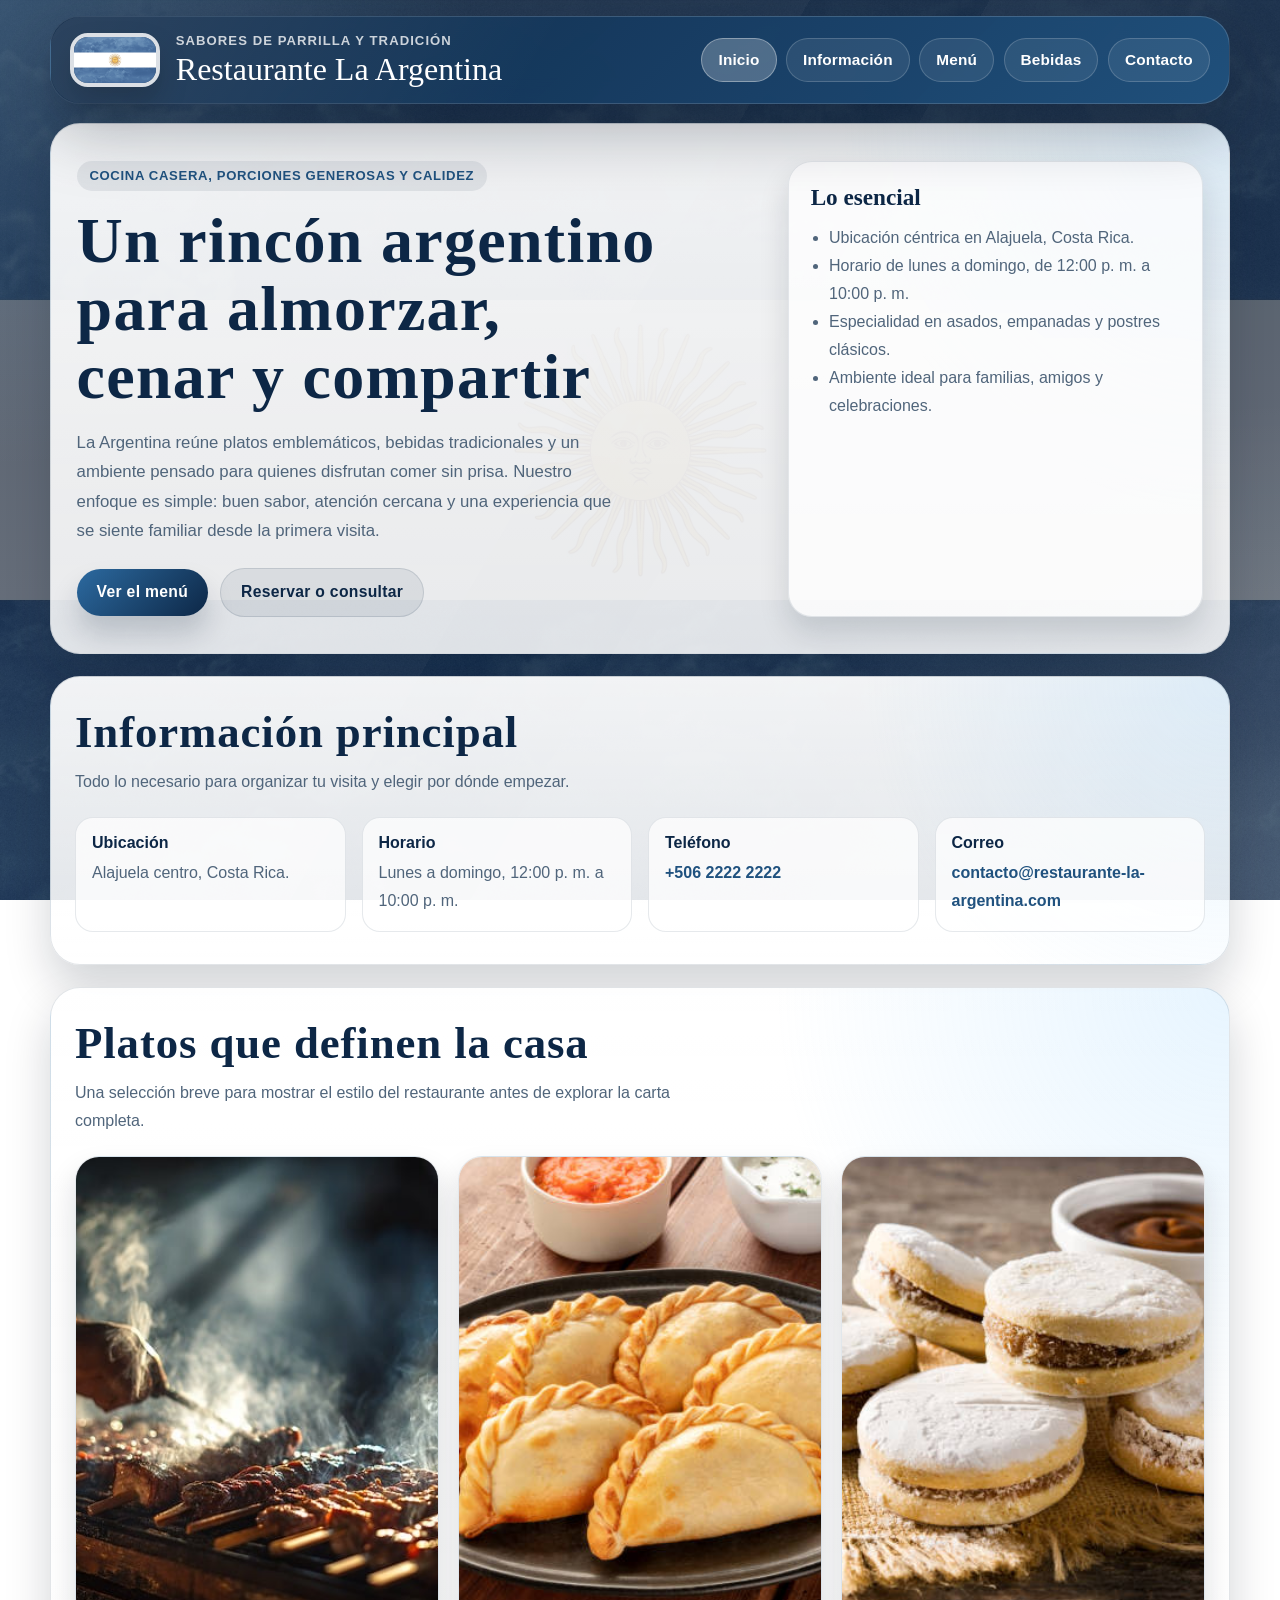
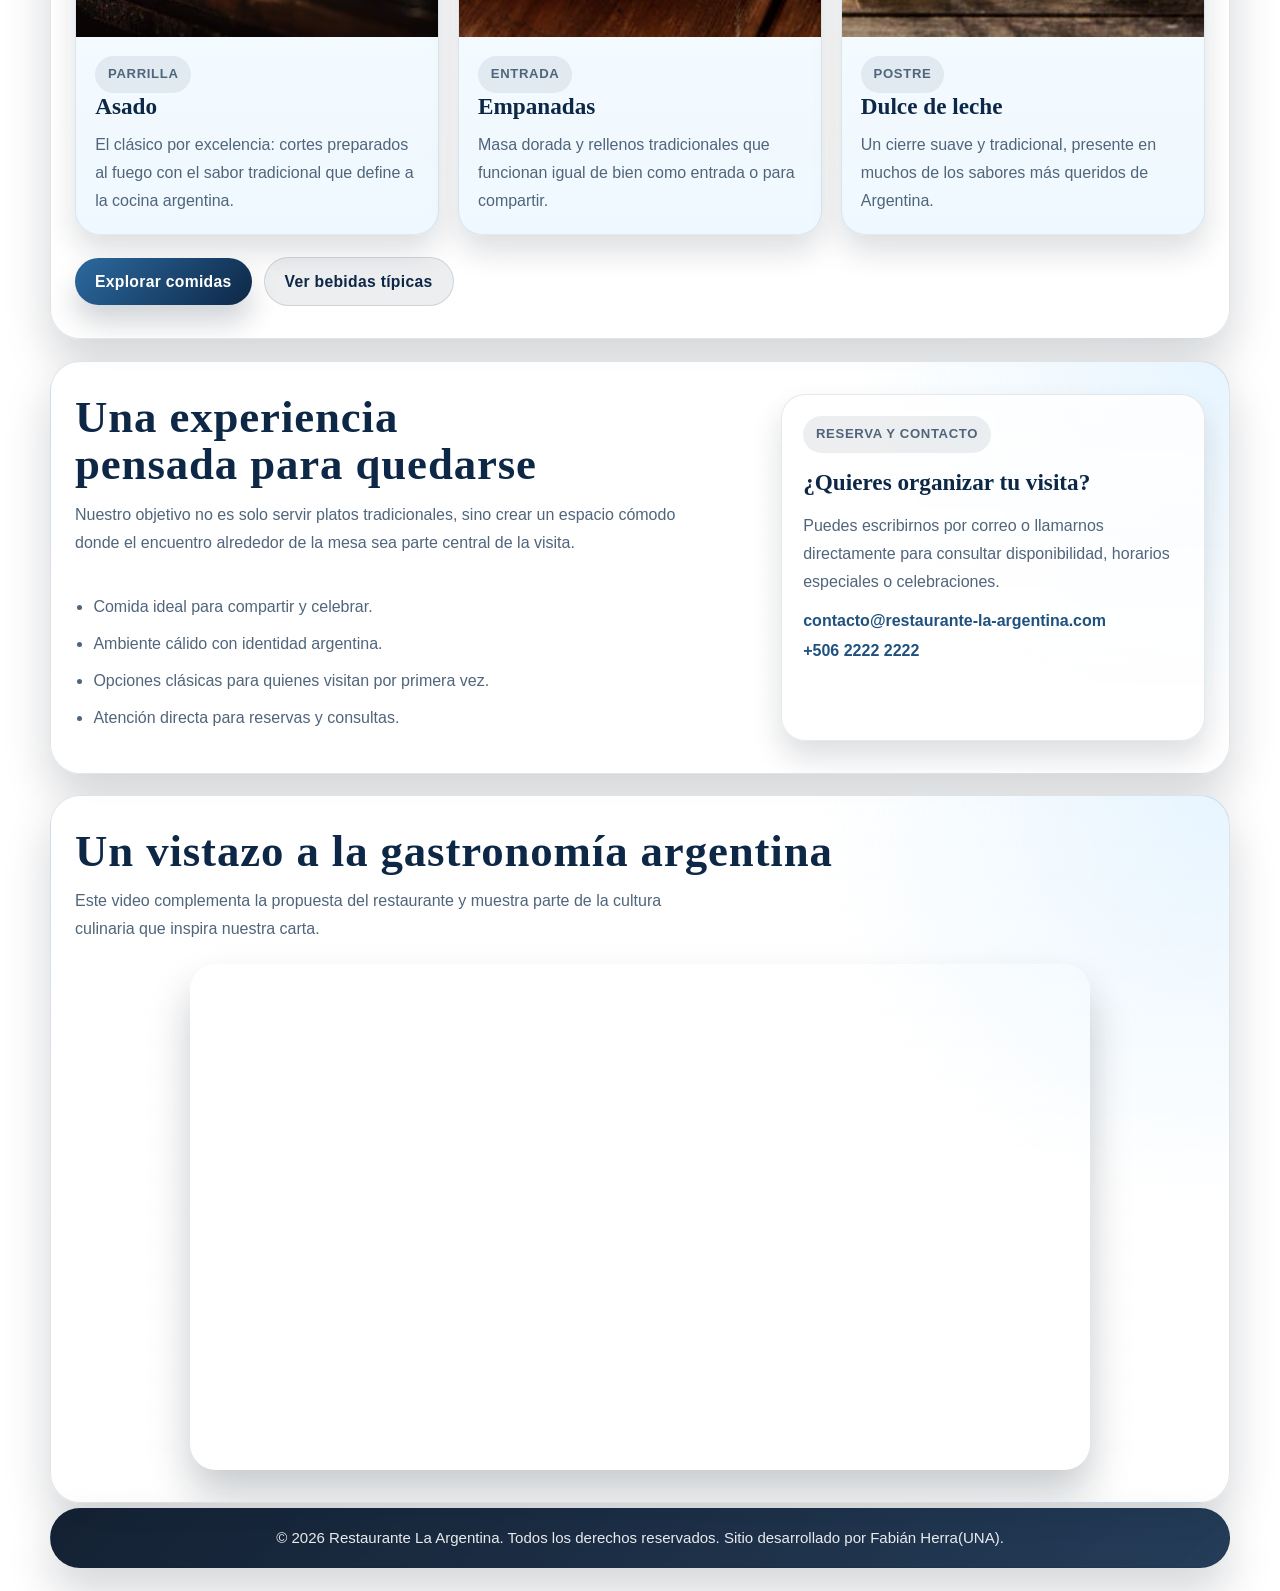
==== commit f5b229b4: "Repository Transfer" ====
--- a/index.html
+++ b/index.html
@@ -43,7 +43,9 @@
       <main id="contenido" class="page-main">
         <section class="hero" aria-labelledby="inicio-titulo">
           <div class="hero-copy">
-            <p class="hero-badge">Cocina casera, porciones generosas y calidez</p>
+            <p class="hero-badge">
+              Cocina casera, porciones generosas y calidez
+            </p>
             <h1 id="inicio-titulo" class="hero-title">
               Un rincón argentino para almorzar, cenar y compartir
             </h1>
@@ -114,8 +116,8 @@
               Platos que definen la casa
             </h2>
             <p class="section-copy">
-              Una selección breve para mostrar el estilo del restaurante antes de
-              explorar la carta completa.
+              Una selección breve para mostrar el estilo del restaurante antes
+              de explorar la carta completa.
             </p>
           </div>
 
@@ -215,7 +217,9 @@
               consultar disponibilidad, horarios especiales o celebraciones.
             </p>
             <div class="stack-links">
-              <a class="top-link" href="mailto:contacto@restaurante-la-argentina.com"
+              <a
+                class="top-link"
+                href="mailto:contacto@restaurante-la-argentina.com"
                 >contacto@restaurante-la-argentina.com</a
               >
               <a class="top-link" href="tel:+50622222222">+506 2222 2222</a>
@@ -229,8 +233,8 @@
               Un vistazo a la gastronomía argentina
             </h2>
             <p class="section-copy">
-              Este video complementa la propuesta del restaurante y muestra parte
-              de la cultura culinaria que inspira nuestra carta.
+              Este video complementa la propuesta del restaurante y muestra
+              parte de la cultura culinaria que inspira nuestra carta.
             </p>
           </div>
 
@@ -238,7 +242,15 @@
             class="media-embed"
             src="https://www.youtube.com/embed/KaWtjZZVxgQ?si=9BVJr3vZhFWACMBJ"
             title="Video sobre gastronomía argentina"
-            allow="accelerometer; autoplay; clipboard-write; encrypted-media; gyroscope; picture-in-picture; web-share"
+            allow="
+              accelerometer;
+              autoplay;
+              clipboard-write;
+              encrypted-media;
+              gyroscope;
+              picture-in-picture;
+              web-share;
+            "
             referrerpolicy="strict-origin-when-cross-origin"
             allowfullscreen
           ></iframe>
@@ -248,7 +260,7 @@
       <footer class="site-footer">
         <p>
           &copy; 2026 Restaurante La Argentina. Todos los derechos reservados.
-          Sitio desarrollado por Fabián Herra.
+          Sitio desarrollado por Fabián Herra(UNA).
         </p>
       </footer>
     </div>
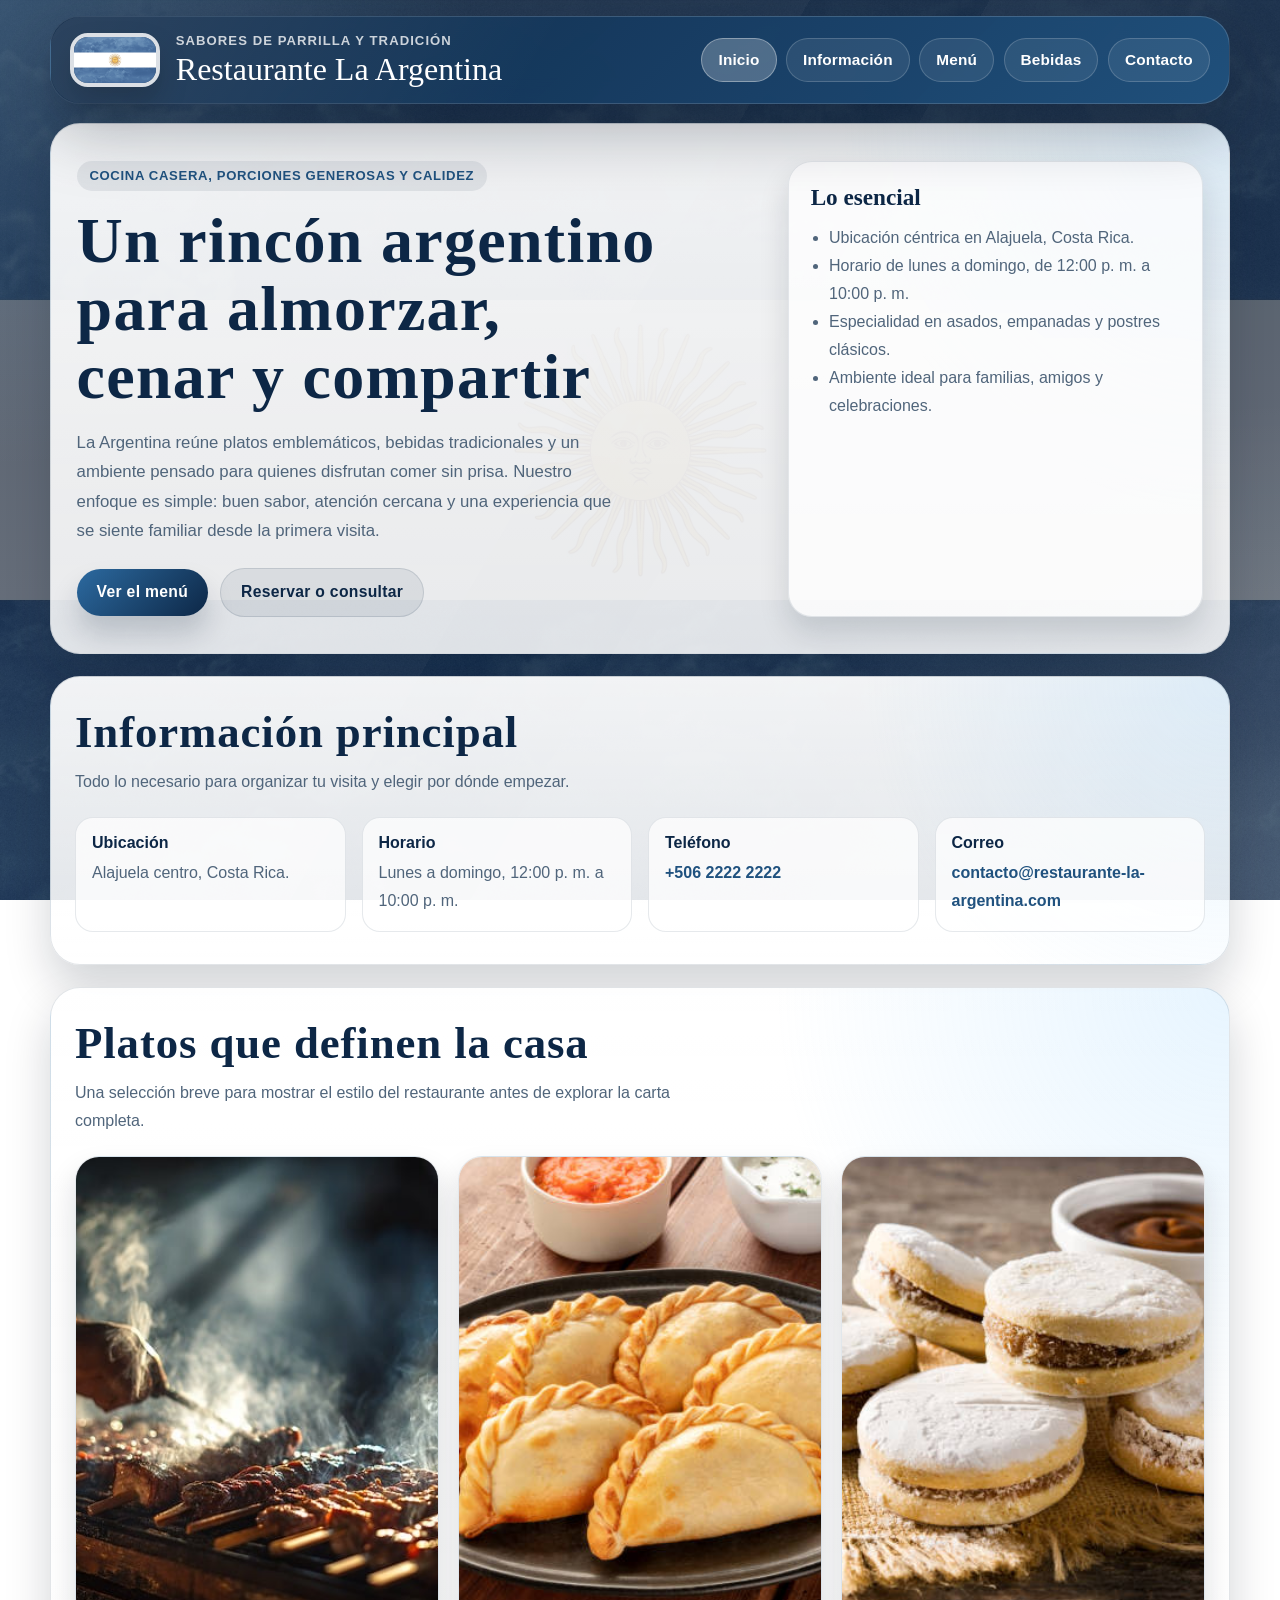
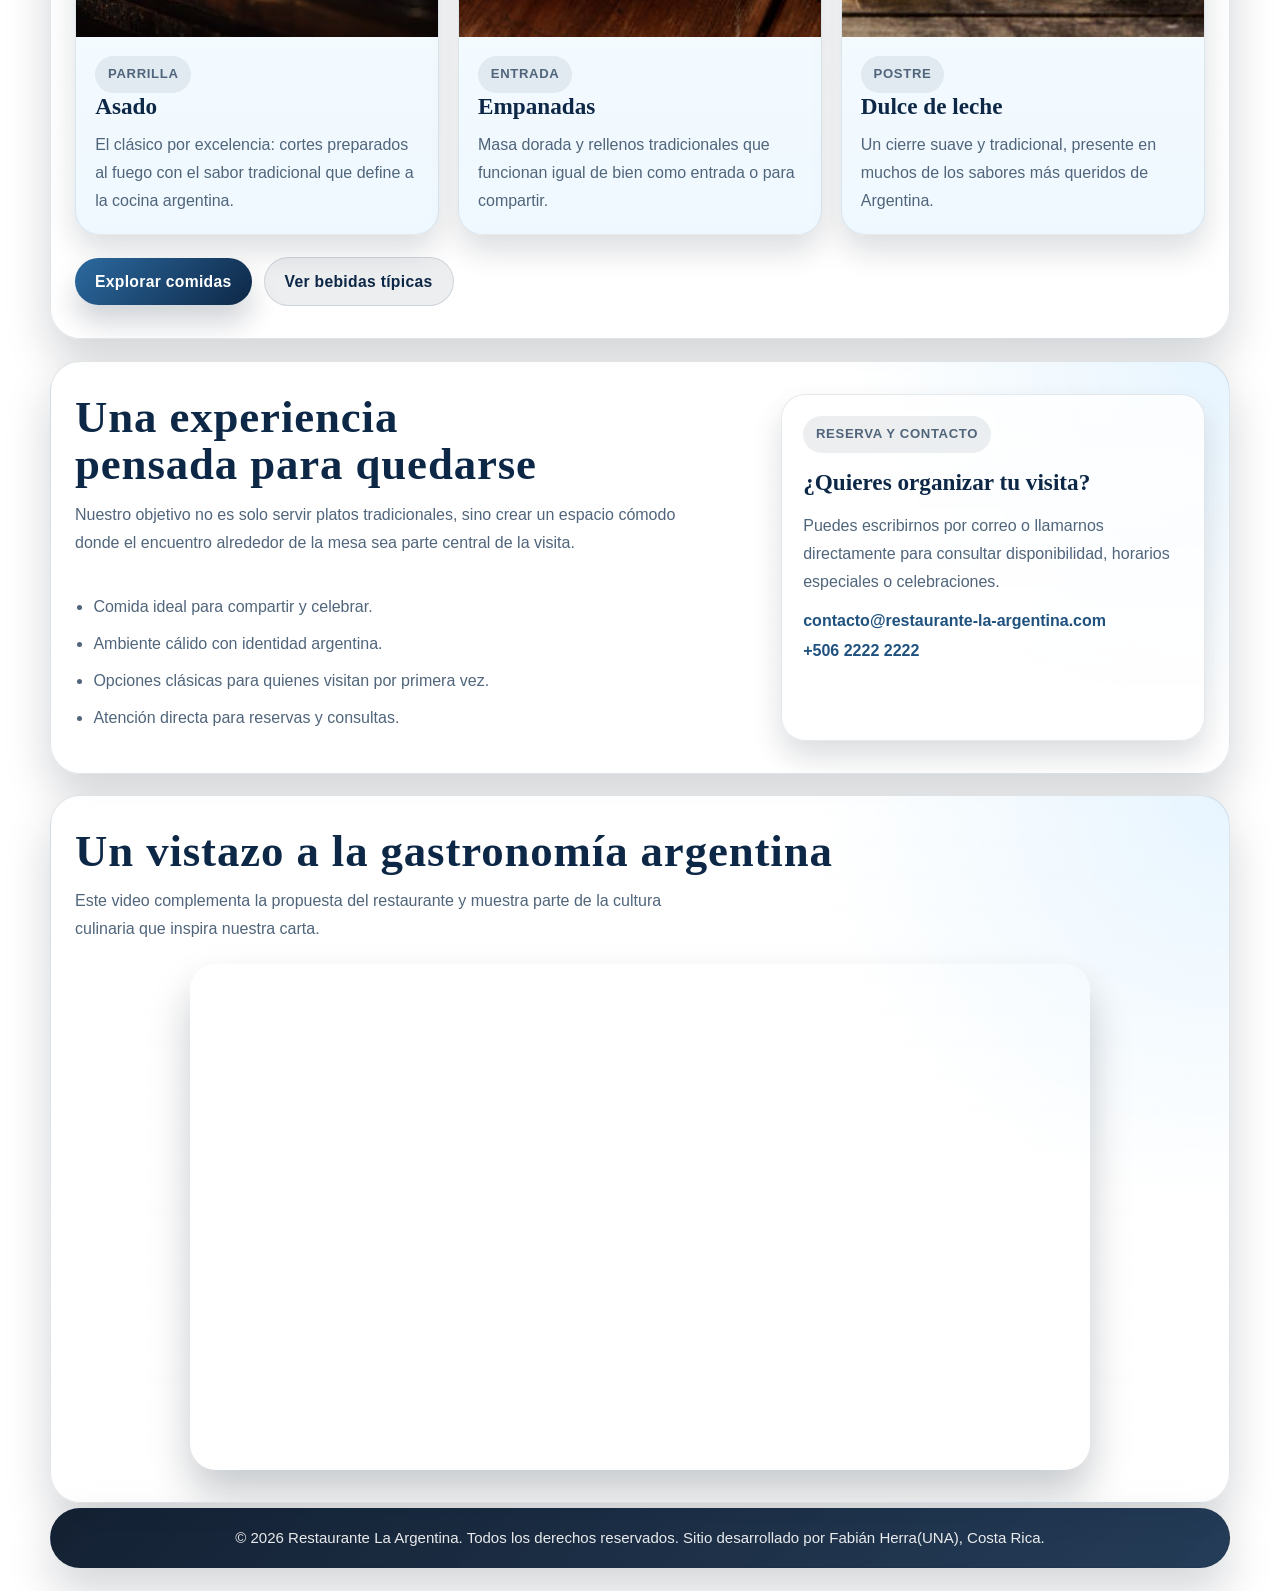
==== commit 829c0ecb: "No Changes" ====
--- a/index.html
+++ b/index.html
@@ -260,7 +260,7 @@
       <footer class="site-footer">
         <p>
           &copy; 2026 Restaurante La Argentina. Todos los derechos reservados.
-          Sitio desarrollado por Fabián Herra(UNA).
+          Sitio desarrollado por Fabián Herra(UNA), Costa Rica.
         </p>
       </footer>
     </div>
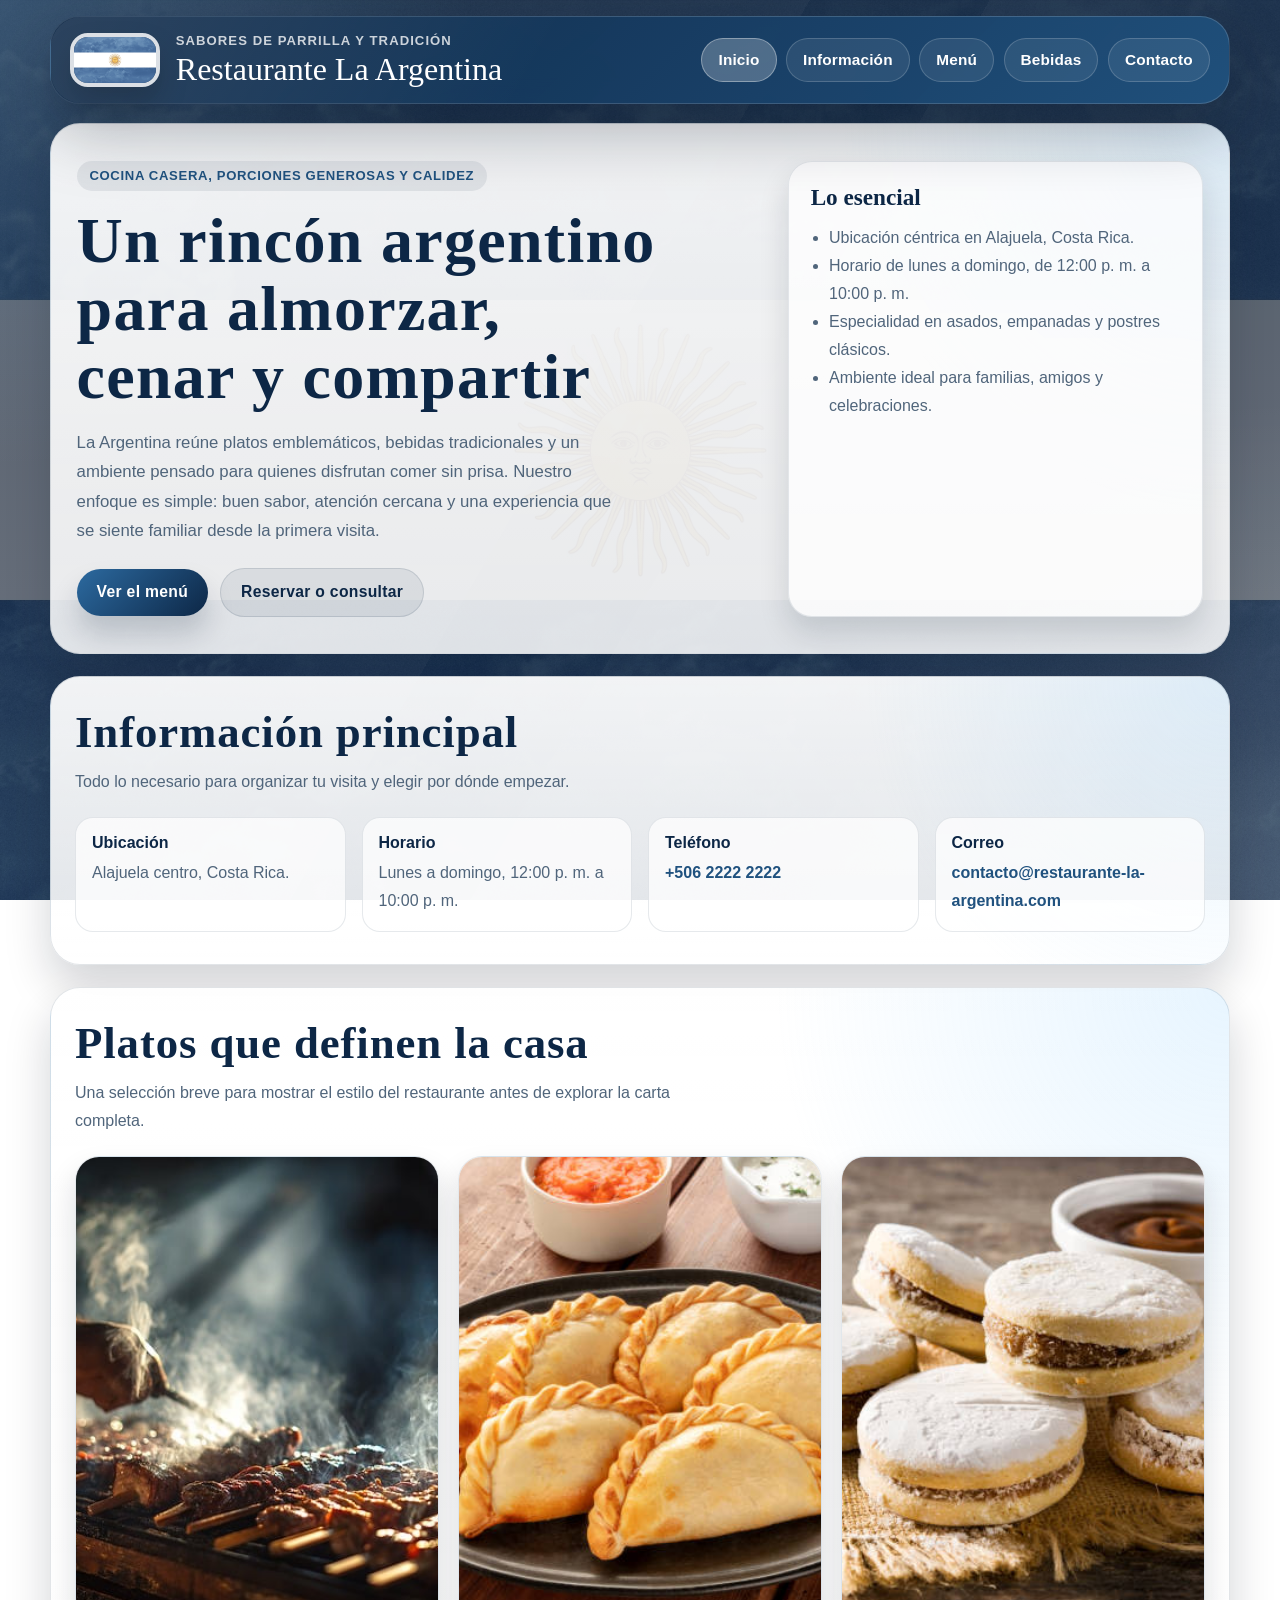
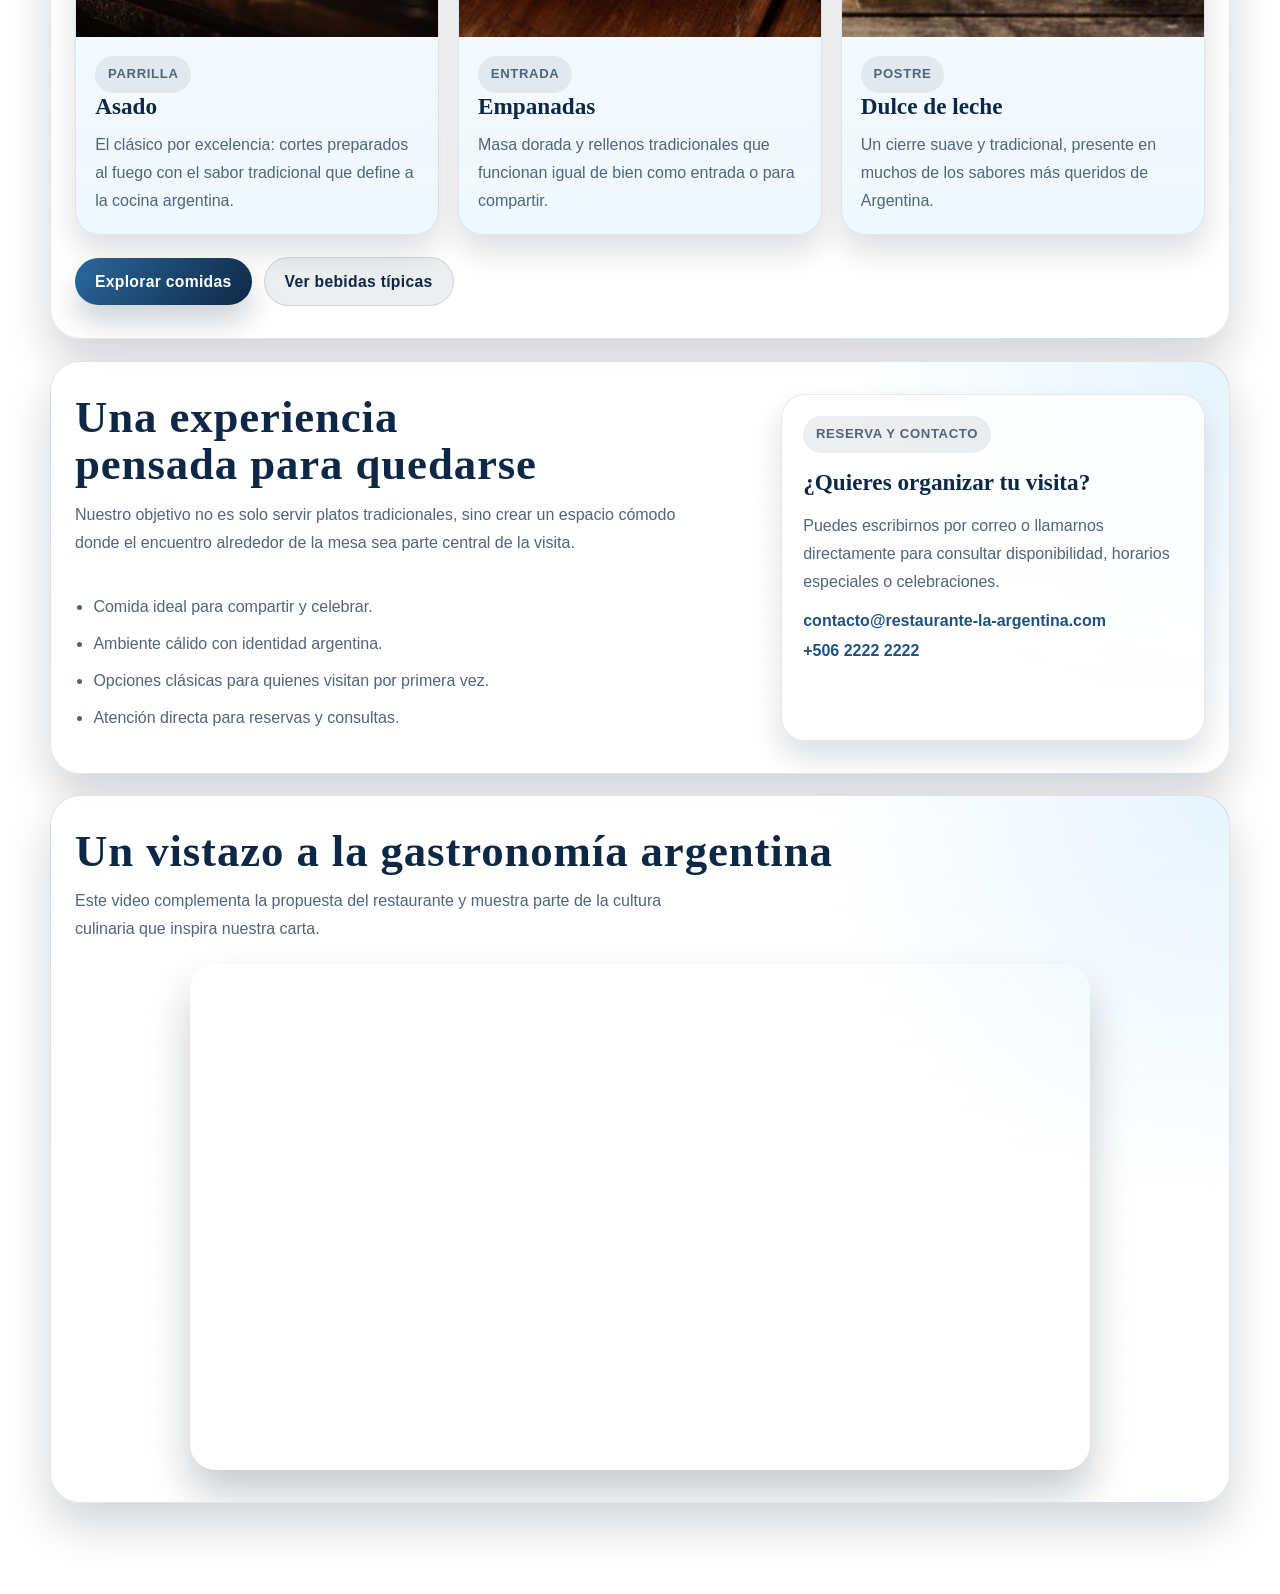
==== commit f63b1012: "AVANCEWEB" ====
--- a/index.html
+++ b/index.html
@@ -9,6 +9,7 @@
     />
     <title>Restaurante La Argentina | Cocina argentina en Alajuela</title>
     <link rel="stylesheet" href="css/styles.css" />
+    <script src="js/smooth.js" defer></script>
   </head>
   <body class="home-page">
     <a class="skip-link" href="#contenido">Saltar al contenido</a>
--- a/css/styles.css
+++ b/css/styles.css
@@ -22,12 +22,31 @@
   --radius-md: 18px;
 }
 
+@view-transition {
+  navigation: auto;
+}
+
 * {
   box-sizing: border-box;
 }
 
 html {
   scroll-behavior: smooth;
+  scroll-padding-top: 8rem;
+}
+
+::view-transition-old(root),
+::view-transition-new(root) {
+  animation-duration: 0.45s;
+  animation-timing-function: cubic-bezier(0.22, 1, 0.36, 1);
+}
+
+::view-transition-old(root) {
+  animation-name: page-out;
+}
+
+::view-transition-new(root) {
+  animation-name: page-in;
 }
 
 body {
@@ -214,6 +233,12 @@
   box-shadow: var(--shadow-mid);
   overflow: hidden;
   animation: liftIn 0.65s ease both;
+}
+
+.motion-safe .panel,
+.motion-safe .hero,
+.motion-safe .site-footer {
+  animation: none;
 }
 
 .hero,
@@ -432,6 +457,10 @@
   border: 1px solid rgba(13, 39, 70, 0.1);
   border-radius: var(--radius-md);
   background: rgba(255, 255, 255, 0.74);
+  transition:
+    transform 0.24s ease,
+    border-color 0.24s ease,
+    box-shadow 0.24s ease;
 }
 
 .info-item h3 {
@@ -461,6 +490,13 @@
 
 .panel-dark .top-link {
   color: rgba(255, 255, 255, 0.92);
+}
+
+.info-item:hover,
+.info-item:focus-within {
+  transform: translateY(-4px);
+  border-color: rgba(32, 82, 127, 0.24);
+  box-shadow: 0 18px 32px rgba(6, 18, 33, 0.12);
 }
 
 .grid-cards {
@@ -620,6 +656,50 @@
   font-size: 0.94rem;
 }
 
+.motion-safe .reveal {
+  opacity: 0;
+  transform: translateY(26px) scale(0.985);
+  filter: blur(6px);
+  transition:
+    opacity 0.72s cubic-bezier(0.22, 1, 0.36, 1) var(--reveal-delay, 0ms),
+    transform 0.72s cubic-bezier(0.22, 1, 0.36, 1) var(--reveal-delay, 0ms),
+    filter 0.72s ease var(--reveal-delay, 0ms);
+}
+
+.motion-safe .reveal.is-visible {
+  opacity: 1;
+  transform: translateY(0) scale(1);
+  filter: blur(0);
+}
+
+@keyframes page-in {
+  from {
+    opacity: 0;
+    transform: translateY(18px) scale(0.99);
+    filter: blur(4px);
+  }
+
+  to {
+    opacity: 1;
+    transform: translateY(0) scale(1);
+    filter: blur(0);
+  }
+}
+
+@keyframes page-out {
+  from {
+    opacity: 1;
+    transform: translateY(0) scale(1);
+    filter: blur(0);
+  }
+
+  to {
+    opacity: 0;
+    transform: translateY(-12px) scale(1.01);
+    filter: blur(4px);
+  }
+}
+
 @keyframes liftIn {
   from {
     opacity: 0;
@@ -688,3 +768,14 @@
     border-radius: 18px;
   }
 }
+
+@media (prefers-reduced-motion: reduce) {
+  html {
+    scroll-behavior: auto;
+  }
+
+  ::view-transition-old(root),
+  ::view-transition-new(root) {
+    animation: none;
+  }
+}
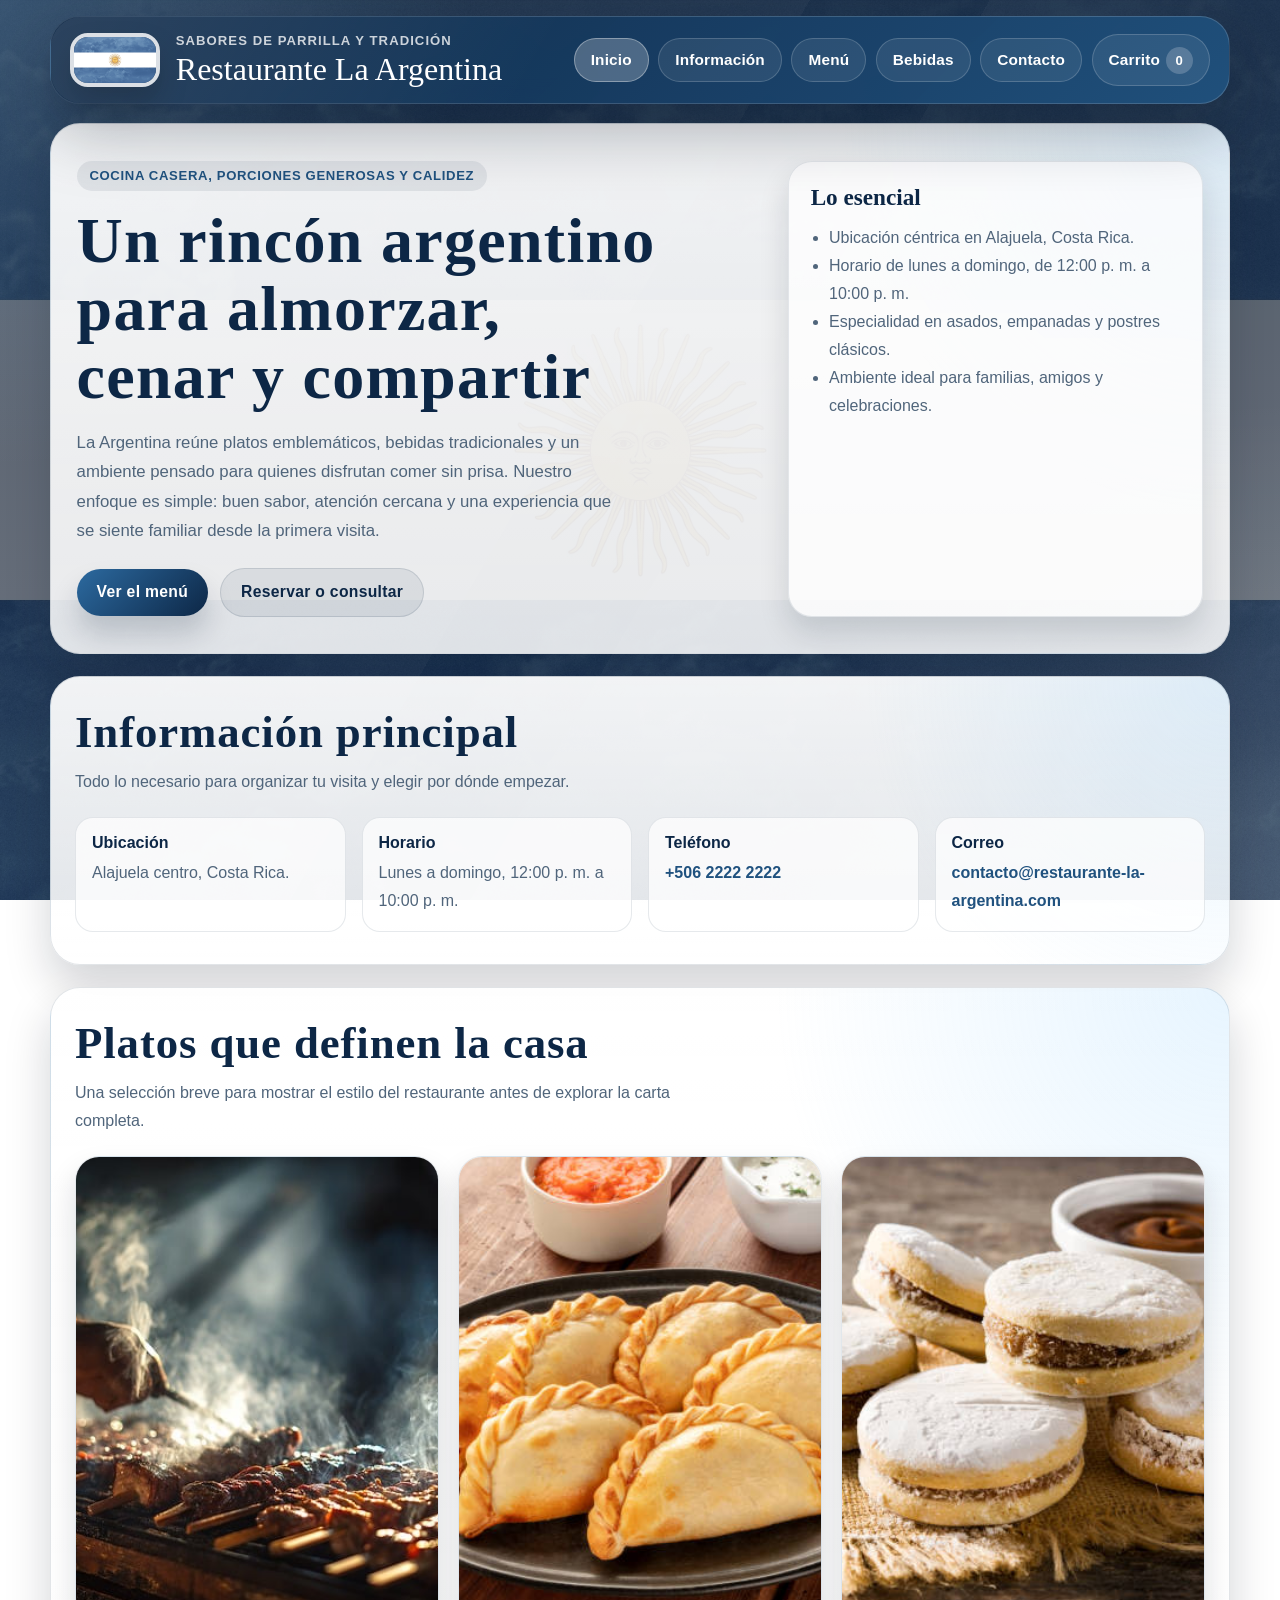
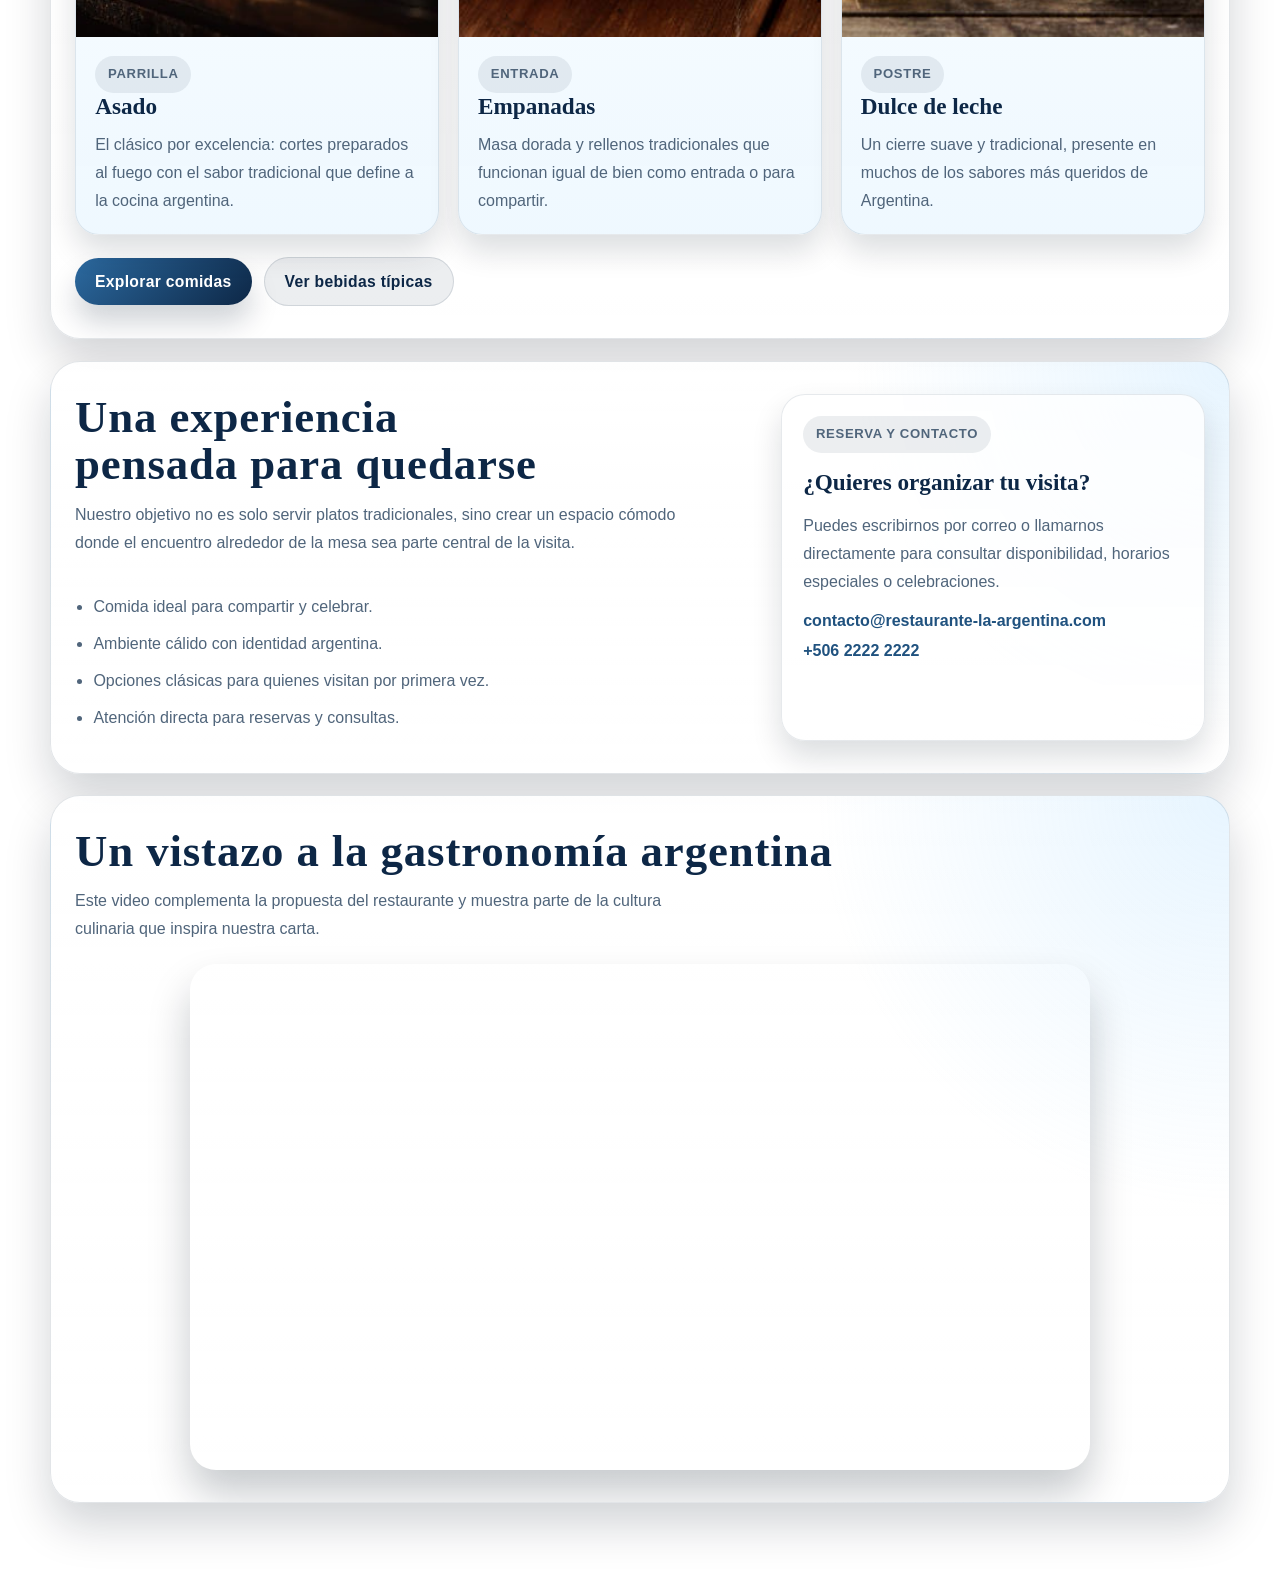
==== commit 90c44d0c: "Almost finish" ====
--- a/index.html
+++ b/index.html
@@ -10,6 +10,7 @@
     <title>Restaurante La Argentina | Cocina argentina en Alajuela</title>
     <link rel="stylesheet" href="css/styles.css" />
     <script src="js/smooth.js" defer></script>
+    <script src="js/carrito.js" defer></script>
   </head>
   <body class="home-page">
     <a class="skip-link" href="#contenido">Saltar al contenido</a>
@@ -37,6 +38,9 @@
             <a href="pages/menu.html">Menú</a>
             <a href="pages/bebidas.html">Bebidas</a>
             <a href="pages/contacto.html">Contacto</a>
+            <a href="pages/carrito.php"
+              >Carrito <span class="cart-badge" data-cart-count>0</span></a
+            >
           </nav>
         </div>
       </header>
--- a/css/styles.css
+++ b/css/styles.css
@@ -546,6 +546,17 @@
   margin: 0;
 }
 
+.card-price {
+  margin-top: 1rem;
+  font-size: 1.1rem;
+  font-weight: 800;
+  color: var(--navy-900);
+}
+
+.card-actions {
+  margin-top: 1rem;
+}
+
 .split-panel {
   display: grid;
   grid-template-columns: minmax(0, 1.3fr) minmax(260px, 0.8fr);
@@ -574,6 +585,39 @@
   max-width: 64ch;
 }
 
+.cart-summary-strip {
+  display: grid;
+  grid-template-columns: minmax(0, 1.25fr) minmax(220px, 0.75fr);
+  gap: 1rem;
+  align-items: center;
+}
+
+.cart-strip-actions {
+  display: grid;
+  gap: 0.9rem;
+  justify-items: start;
+}
+
+.status-text {
+  margin: 0;
+  color: var(--text-700);
+  line-height: 1.7;
+}
+
+.cart-badge {
+  display: inline-flex;
+  align-items: center;
+  justify-content: center;
+  min-width: 1.7rem;
+  min-height: 1.7rem;
+  padding: 0 0.35rem;
+  margin-left: 0.35rem;
+  border-radius: 999px;
+  background: rgba(255, 255, 255, 0.2);
+  font-size: 0.82rem;
+  font-weight: 800;
+}
+
 .contact-form {
   display: grid;
   gap: 0.9rem;
@@ -586,6 +630,7 @@
 }
 
 input,
+select,
 textarea {
   width: 100%;
   padding: 0.95rem 1rem;
@@ -611,11 +656,13 @@
 }
 
 input:hover,
+select:hover,
 textarea:hover {
   border-color: rgba(44, 106, 160, 0.4);
 }
 
 input:focus,
+select:focus,
 textarea:focus {
   outline: none;
   border-color: var(--navy-700);
@@ -654,6 +701,32 @@
   color: rgba(255, 255, 255, 0.9);
   text-align: center;
   font-size: 0.94rem;
+}
+
+.feedback-message {
+  margin: 0;
+  padding: 0.95rem 1rem;
+  border-radius: 18px;
+  font-weight: 700;
+}
+
+.feedback-success {
+  background: rgba(36, 145, 90, 0.14);
+  color: #14613c;
+}
+
+.feedback-warning {
+  background: rgba(191, 125, 28, 0.18);
+  color: #835214;
+}
+
+.feedback-error {
+  background: rgba(187, 57, 57, 0.14);
+  color: #8f1f1f;
+}
+
+.button-danger {
+  background: linear-gradient(135deg, #b64545, #7f1d1d);
 }
 
 .motion-safe .reveal {
@@ -726,6 +799,10 @@
   .split-panel {
     grid-template-columns: 1fr;
   }
+
+  .cart-summary-strip {
+    grid-template-columns: 1fr;
+  }
 }
 
 @media (max-width: 700px) {
